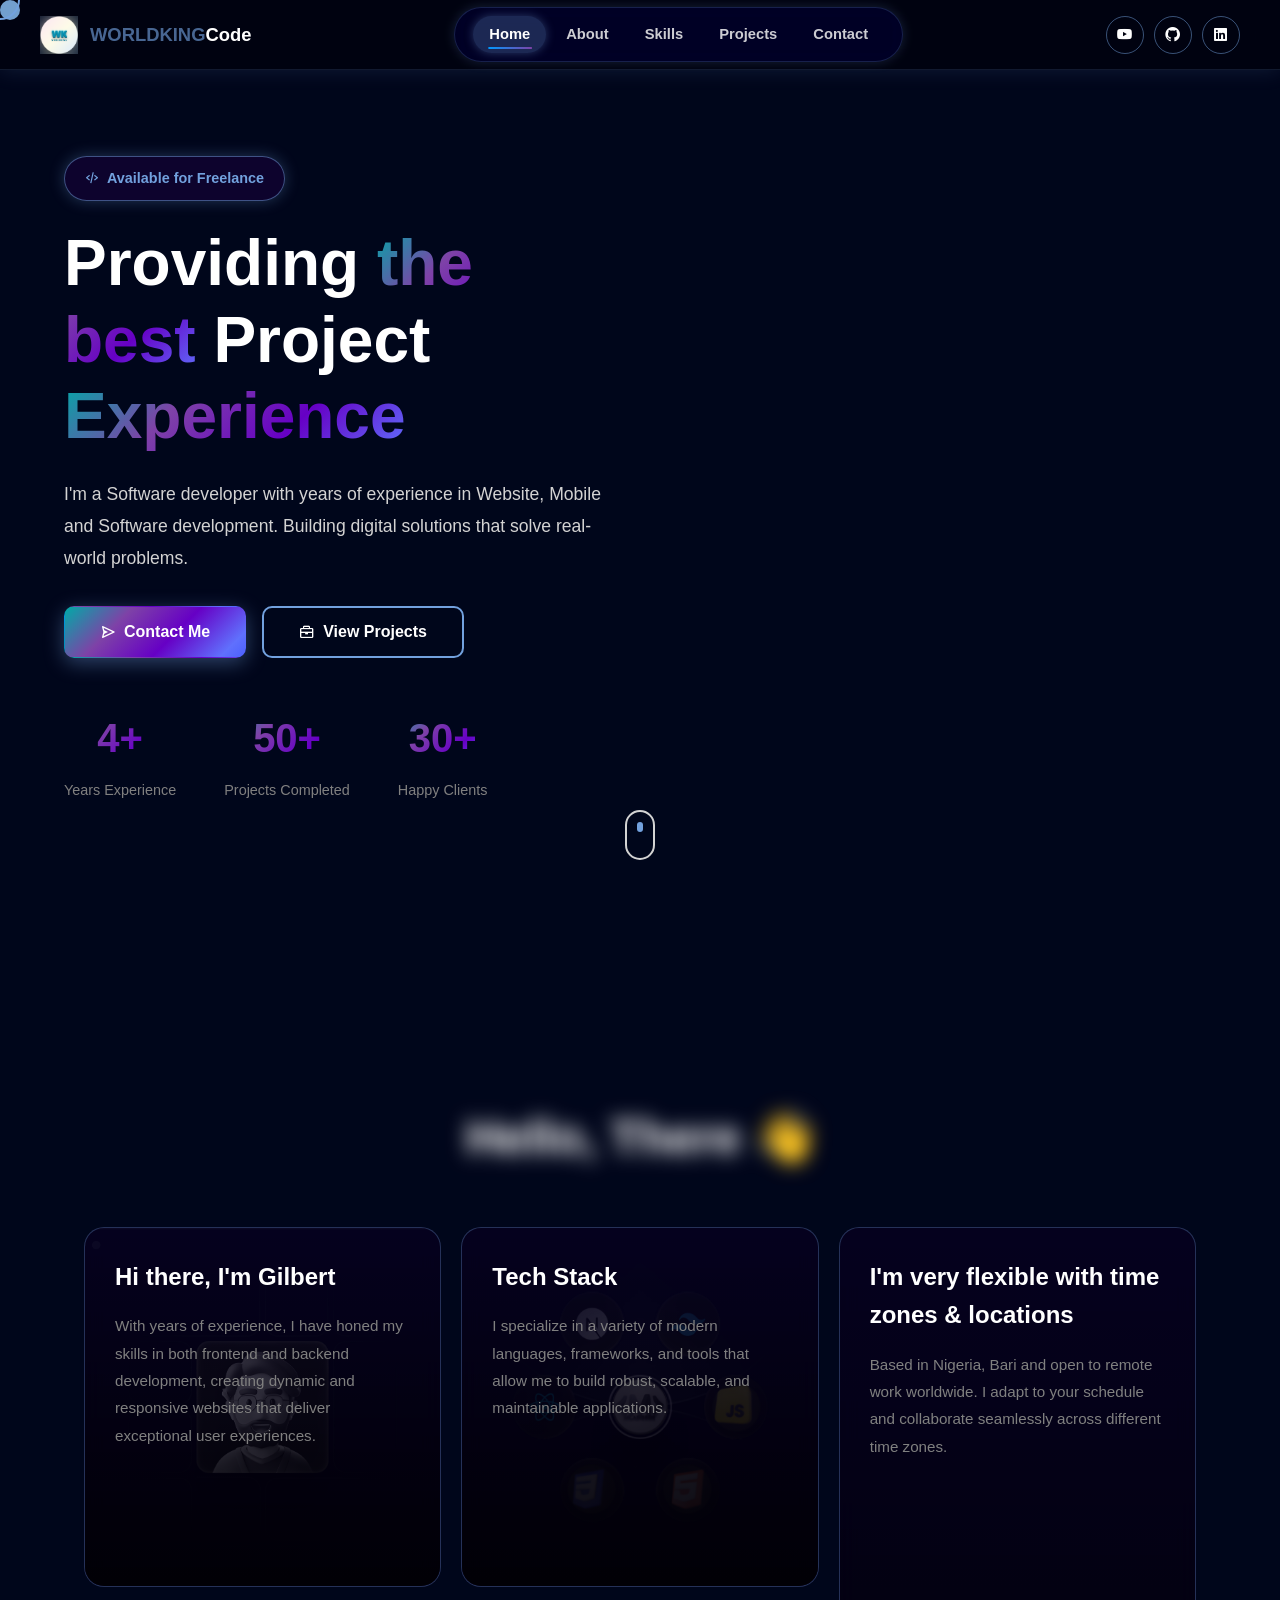
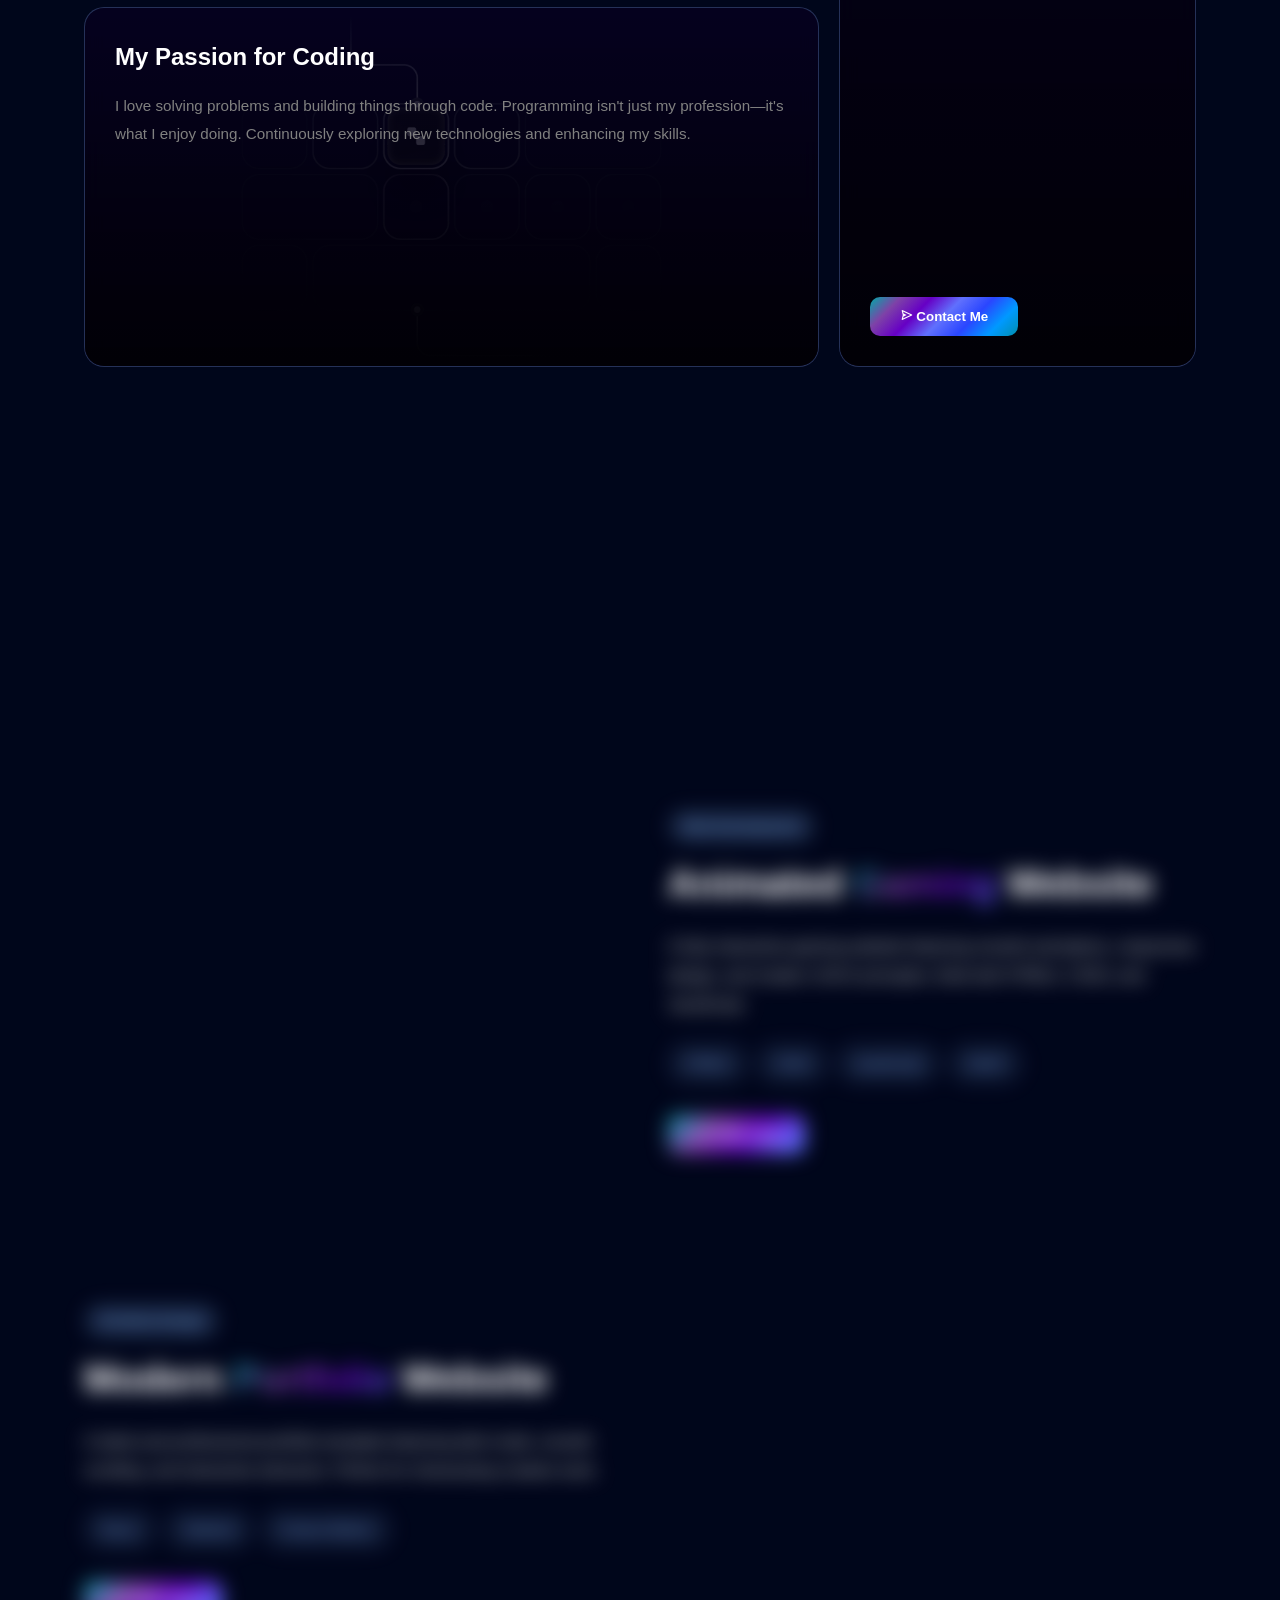
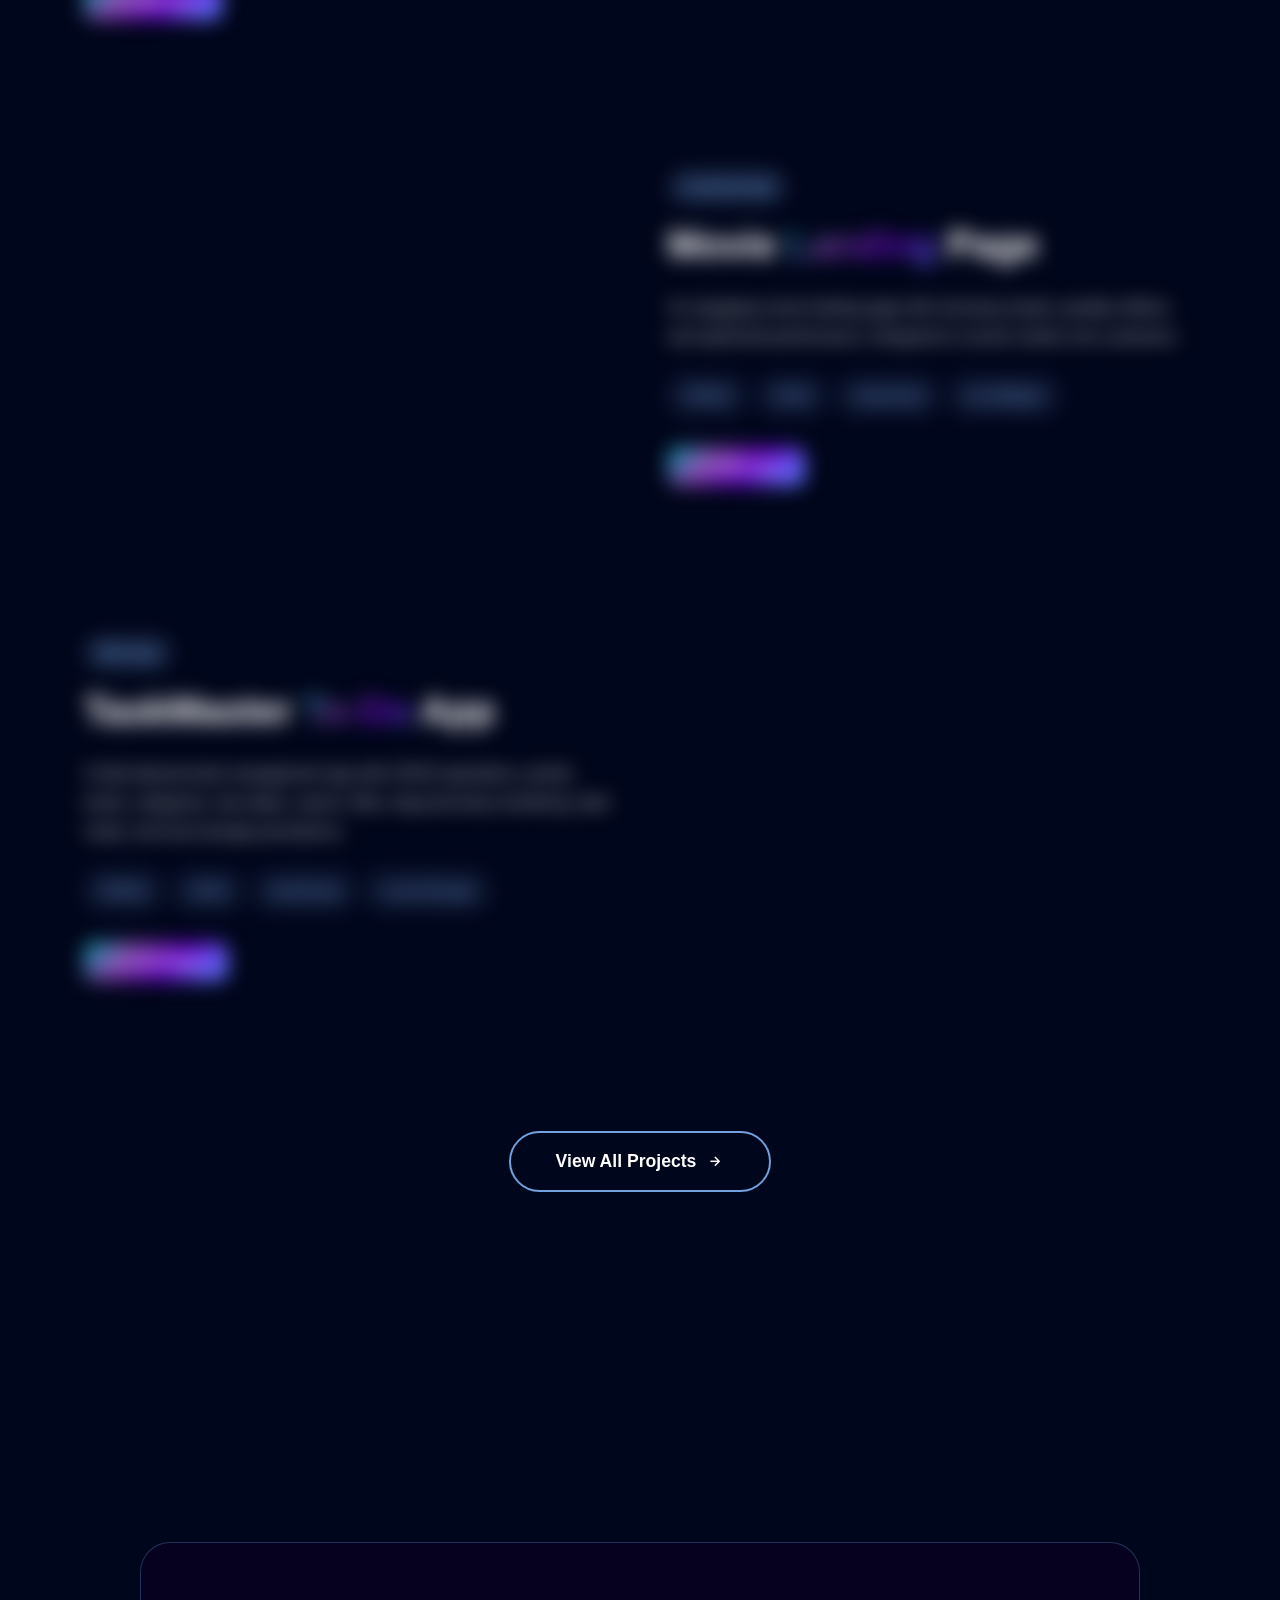
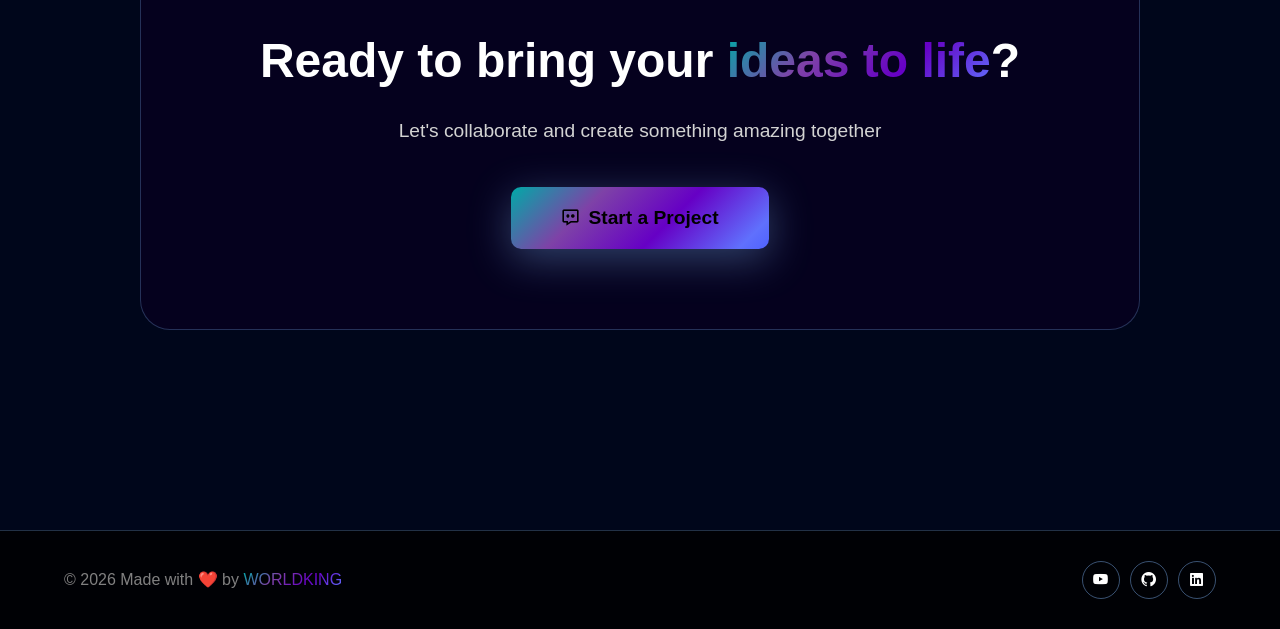
==== index.html @ 8b5515f2 "Initial commit" ====
<!DOCTYPE html>
<html lang="en">
<head>
    <meta charset="UTF-8">
    <meta name="viewport" content="width=device-width, initial-scale=1.0">
    <meta name="description" content="WORLDKING - Front-end Developer Portfolio | Expert in Website, Mobile and Software Development">
    <meta name="keywords" content="web developer, frontend developer, portfolio, HTML, CSS, JavaScript, React">
    <meta name="author" content="Gilbert - WORLDKING">
    
    <!-- Open Graph Meta Tags -->
    <meta property="og:title" content="WORLDKING - Developer Portfolio">
    <meta property="og:description" content="Providing the best Project Experience">
    <meta property="og:type" content="website">
    
    <title>WORLDKING | Developer Portfolio</title>
    
    <!-- Stylesheets -->
    <link rel="stylesheet" href="style.css">
    <link href='https://unpkg.com/boxicons@2.1.4/css/boxicons.min.css' rel='stylesheet'>
    <link rel="stylesheet" href="https://unpkg.com/aos@next/dist/aos.css" />
    
    <!-- Preload critical assets -->
    <link rel="preconnect" href="https://unpkg.com">
</head>
<body>
    <!-- Custom Cursor -->
    <div class="cursor"></div>
    <div class="cursor-follower"></div>

    <!-- Loading Screen -->
    <div class="loading-screen">
        <div class="loading-content">
            <div class="loading-logo">
                <div class="loading-circle"></div>
                <span class="gradient-text">WORLDKING</span>
            </div>
            <div class="loading-bar">
                <div class="loading-progress"></div>
            </div>
            <p class="loading-text">Initializing...</p>
        </div>
    </div>

    <div class="container">
        <!-- Background Video -->
        <video class="back-vid" autoplay loop muted playsinline preload="auto">
            <source src="videos/galaxy.mp4" type="video/mp4">
            Your browser does not support the video tag.
        </video>

        <!-- Navigation Header -->
        <header>
            <div class="left">
                <img src="images/logo3.png" alt="WORLDKING Logo" loading="lazy">
                <h2><span style="color: #72a1dea2;">WORLDKING</span>Code</h2>
            </div>

            <nav aria-label="Main Navigation">
                <ul class="nav-menu">
                    <li><a href="index.html" class="active" aria-current="page">Home</a></li>
                    <li><a href="about.html">About</a></li>
                    <li><a href="skills.html">Skills</a></li>
                    <li><a href="projects.html">Projects</a></li>
                    <li><a href="contacts.html">Contact</a></li>
                </ul>
            </nav>

            <div class="box-icons" aria-label="Social Media Links">
                <a href="https://youtube.com" target="_blank" rel="noopener noreferrer" aria-label="YouTube">
                    <i class='bx bxl-youtube'></i>
                </a>
                <a href="https://github.com" target="_blank" rel="noopener noreferrer" aria-label="GitHub">
                    <i class='bx bxl-github'></i>
                </a>
                <a href="https://linkedin.com" target="_blank" rel="noopener noreferrer" aria-label="LinkedIn">
                    <i class='bx bxl-linkedin-square'></i>
                </a>
            </div>

            <button class="menu-icon" aria-label="Toggle Mobile Menu">
                <i class='bx bx-menu'></i>
            </button>
        </header>

        <!-- Mobile Sidebar -->
        <aside class="sidebar" aria-label="Mobile Navigation">
            <button class="close-icon" aria-label="Close Menu">
                <i class='bx bx-x'></i>
            </button>
            
            <nav>
                <ul>
                    <li><a href="index.html">Home</a></li>
                    <li><a href="about.html">About</a></li>
                    <li><a href="skills.html">Skills</a></li>
                    <li><a href="projects.html">Projects</a></li>
                    <li><a href="contacts.html">Contact</a></li>
                </ul>
            </nav>

            <div class="social-sidebar">
                <a href="https://youtube.com" target="_blank" rel="noopener noreferrer" aria-label="YouTube">
                    <i class='bx bxl-youtube'></i>
                </a>
                <a href="https://github.com" target="_blank" rel="noopener noreferrer" aria-label="GitHub">
                    <i class='bx bxl-github'></i>
                </a>
                <a href="https://linkedin.com" target="_blank" rel="noopener noreferrer" aria-label="LinkedIn">
                    <i class='bx bxl-linkedin-square'></i>
                </a>
            </div>
        </aside>

        <!-- Blackhole Background Effect -->
        <div class="blackhole-box" data-aos="fade-down" data-aos-duration="2000">
            <video autoplay loop muted playsinline preload="auto">
                <source src="videos/blackhole.mp4" type="video/mp4">
            </video>
        </div>

        <!-- Hero Section -->
        <section class="hero" role="banner">
            <div class="hero-info autoBlur" data-aos="fade-right" data-aos-duration="1000">
                <div class="hero-badge" data-aos="fade-right" data-aos-duration="2000">
                    <i class='bx bx-code-alt'></i>
                    <span>Available for Freelance</span>
                </div>

                <h1 data-aos="fade-right" data-aos-duration="3000">
                    Providing <span class="gradient">the best</span> Project <span class="gradient">Experience</span>
                </h1>

                <p>I'm a Software developer with years of experience in Website, Mobile and Software development. 
                   Building digital solutions that solve real-world problems.</p>

                <div class="hero-buttons">
                    <button class="btn-primary" onclick="location.href='contacts.html'">
                        <i class='bx bx-send'></i> Contact Me
                    </button>
                    <button class="btn-secondary" onclick="location.href='projects.html'">
                        <i class='bx bx-briefcase'></i> View Projects
                    </button>
                </div>

                <div class="hero-stats">
                    <div class="stat-item">
                        <h3 class="gradient">4+</h3>
                        <p>Years Experience</p>
                    </div>
                    <div class="stat-item">
                        <h3 class="gradient">50+</h3>
                        <p>Projects Completed</p>
                    </div>
                    <div class="stat-item">
                        <h3 class="gradient">30+</h3>
                        <p>Happy Clients</p>
                    </div>
                </div>
            </div>
            
            <div class="skills-video-box">
                <video class="skills-video autoBlur" autoplay loop muted playsinline preload="auto">
                    <source src="videos/hero-video.mp4" type="video/mp4">
                </video>
            </div>
        
            <a href="#info" class="scroll-down" aria-label="Scroll Down">
                <span></span>
            </a>
        </section>

        <!-- Info Section -->
        <section id="info" class="info-section">
            <h2 class="section-title autoDisplay">
                Hello, There <span class="wave-emoji">👋</span>
            </h2>
            
            <div class="info-cards">
                <article class="card" data-aos="fade-up" data-aos-duration="800">
                    <div class="card-content">
                        <h3>Hi there, I'm Gilbert</h3>
                        <p>With years of experience, I have honed my skills in both frontend and backend development, 
                           creating dynamic and responsive websites that deliver exceptional user experiences.</p>
                    </div>
                    <img src="images/grid1.png" alt="Development Illustration" loading="lazy">
                    <div class="card-overlay"></div>
                </article>

                <article class="card" data-aos="fade-up" data-aos-duration="900">
                    <div class="card-content">
                        <h3>Tech Stack</h3>
                        <p>I specialize in a variety of modern languages, frameworks, and tools that allow me to 
                           build robust, scalable, and maintainable applications.</p>
                    </div>
                    <img src="images/grid2.png" alt="Tech Stack Illustration" loading="lazy">
                    <div class="card-overlay"></div>
                </article>

                <article class="card card-large" data-aos="fade-up" data-aos-duration="1000">
                    <div class="card-content">
                        <h3>I'm very flexible with time zones & locations</h3>
                        <p>Based in Nigeria, Bari and open to remote work worldwide. I adapt to your schedule 
                           and collaborate seamlessly across different time zones.</p>
                    </div>
                    <video autoplay loop muted playsinline loading="lazy">
                        <source src="videos/glob.mp4" type="video/mp4">
                    </video>
                    <button class="btn-card" onclick="location.href='contacts.html'">
                        <i class='bx bx-send'></i> Contact Me
                    </button>
                    <div class="card-overlay"></div>
                </article>

                <article class="card card-wide" data-aos="fade-up" data-aos-duration="1100">
                    <div class="card-content">
                        <h3>My Passion for Coding</h3>
                        <p>I love solving problems and building things through code. Programming isn't just my profession—it's 
                           what I enjoy doing. Continuously exploring new technologies and enhancing my skills.</p>
                    </div>
                    <img src="images/grid4.png" alt="Coding Passion Illustration" loading="lazy">
                    <div class="card-overlay"></div>
                </article>
            </div>
        </section>

        <!-- Featured Projects Section -->
        <section class="my-project">
            <h2 class="section-title autoDisplay">
                Featured Projects <span class="gradient">👨‍💻</span>
            </h2>
            
            <div class="project-card" data-aos="fade-up" data-aos-duration="800">
                <div class="project-vidbox autoBlur">
                    <video loop class="project-video" data-video-id="1">
                        <source src="videos/project1.mp4" type="video/mp4">
                    </video>
                    <div class="hover-sign"></div>
                    <div class="video-overlay"></div>
                </div>
                <div class="project-info fadein-left">
                    <div class="project-tag">Web Development</div>
                    <h3>Animated <span class="gradient">Gaming</span> Website</h3>
                    <p>A fully interactive gaming website featuring smooth animations, responsive design, 
                       and modern UI/UX principles. Built with HTML5, CSS3, and JavaScript.</p>
                    <div class="project-tech">
                        <span class="tech-badge">HTML5</span>
                        <span class="tech-badge">CSS3</span>
                        <span class="tech-badge">JavaScript</span>
                        <span class="tech-badge">GSAP</span>
                    </div>
                    <a href="#" target="_blank" rel="noopener noreferrer">
                        <button class="btn-project">
                            <i class='bx bx-link-external'></i> View Live
                        </button>
                    </a>
                </div>
            </div>

            <div class="project-card project-reverse" data-aos="fade-up" data-aos-duration="900">
                <div class="project-vidbox autoBlur">
                    <video loop class="project-video" data-video-id="2">
                        <source src="videos/project2.mp4" type="video/mp4">
                    </video>
                    <div class="video-overlay"></div>
                </div>
                <div class="project-info fadein-left">
                    <div class="project-tag">Portfolio Design</div>
                    <h3>Modern <span class="gradient">Portfolio</span> Website</h3>
                    <p>A sleek and professional portfolio template featuring dark mode, smooth scrolling, 
                       and interactive elements. Perfect for showcasing creative work.</p>
                    <div class="project-tech">
                        <span class="tech-badge">React</span>
                        <span class="tech-badge">Tailwind</span>
                        <span class="tech-badge">Framer Motion</span>
                    </div>
                    <a href="#" target="_blank" rel="noopener noreferrer">
                        <button class="btn-project">
                            <i class='bx bx-link-external'></i> View Live
                        </button>
                    </a>
                </div>
            </div>

            <div class="project-card" data-aos="fade-up" data-aos-duration="1000">
                <div class="project-vidbox autoBlur">
                    <video loop class="project-video" data-video-id="3">
                        <source src="videos/project3.mp4" type="video/mp4">
                    </video>
                    <div class="video-overlay"></div>
                </div>
                <div class="project-info fadein-left">
                    <div class="project-tag">Landing Page</div>
                    <h3>Movie <span class="gradient">Landing</span> Page</h3>
                    <p>An engaging movie landing page with stunning visuals, parallax effects, 
                       and optimized performance. Designed to convert visitors into customers.</p>
                    <div class="project-tech">
                        <span class="tech-badge">HTML5</span>
                        <span class="tech-badge">CSS3</span>
                        <span class="tech-badge">JavaScript</span>
                        <span class="tech-badge">ScrollMagic</span>
                    </div>
                    <a href="#" target="_blank" rel="noopener noreferrer">
                        <button class="btn-project">
                            <i class='bx bx-link-external'></i> View Live
                        </button>
                    </a>
                </div>
            </div>

            <div class="project-card project-reverse" data-aos="fade-up" data-aos-duration="1000">
                <div class="project-vidbox autoBlur">
                    <video loop class="project-video">
                        <source src="videos/todo-app2.mp4" type="video/mp4">
                    </video>
                    <div class="video-overlay"></div>
                </div>
                <div class="project-info fadein-left">
                    <div class="project-tag">Web App</div>
                    <h3>TaskMaster <span class="gradient">To-Do</span> App</h3>
                    <p>A fully-featured task management app with CRUD operations, priority levels, categories,
                       due dates, search, filter, drag-and-drop reordering, dark mode, and local storage persistence.</p>
                    <div class="project-tech">
                        <span class="tech-badge">HTML5</span>
                        <span class="tech-badge">CSS3</span>
                        <span class="tech-badge">JavaScript</span>
                        <span class="tech-badge">Local Storage</span>
                    </div>
                    <a href="../../todo-app/index.html" target="_blank" rel="noopener noreferrer">
                        <button class="btn-project">
                            <i class='bx bx-link-external'></i> Live Demo
                        </button>
                    </a>
                </div>
            </div>

            <div class="view-all-projects" data-aos="fade-up">
                <a href="projects.html">
                    <button class="btn-view-all">
                        View All Projects <i class='bx bx-right-arrow-alt'></i>
                    </button>
                </a>
            </div>
        </section>

        <!-- CTA Section -->
        <section class="cta-section" data-aos="fade-up">
            <div class="cta-content">
                <h2>Ready to bring your <span class="gradient">ideas to life</span>?</h2>
                <p>Let's collaborate and create something amazing together</p>
                <button class="btn-cta" onclick="location.href='contacts.html'">
                    <i class='bx bx-message-dots'></i> Start a Project
                </button>
            </div>
        </section>

        <!-- Footer -->
        <footer class="footer">
            <div class="footer-content">
                <div class="footer-left">
                    <p>&copy; 2026 Made with <span class="heart">❤️</span> by <span class="gradient">WORLDKING</span></p>
                </div>
                <div class="box-icons footer-social">
                    <a href="https://youtube.com" target="_blank" rel="noopener noreferrer" aria-label="YouTube">
                        <i class='bx bxl-youtube'></i>
                    </a>
                    <a href="https://github.com" target="_blank" rel="noopener noreferrer" aria-label="GitHub">
                        <i class='bx bxl-github'></i>
                    </a>
                    <a href="https://linkedin.com" target="_blank" rel="noopener noreferrer" aria-label="LinkedIn">
                        <i class='bx bxl-linkedin-square'></i>
                    </a>
                </div>
            </div>
        </footer>

        <!-- Scroll to Top Button -->
        <button class="scroll-to-top" aria-label="Scroll to Top">
            <i class='bx bx-up-arrow-alt'></i>
        </button>
    </div>

    <!-- Scripts -->
    <script src="https://unpkg.com/aos@next/dist/aos.js"></script>
    <script src="app.js"></script>
</body>
</html>
---- style.css ----
/* ===============================================
   ENHANCED WORLDKING PORTFOLIO - CSS
   =============================================== */

/* CSS Variables */
:root {
    --primary-color: #72a1de;
    --primary-dark: #5a8bc7;
    --secondary-color: #6070fd;
    --accent-color: #0099ff;
    --gradient-1: linear-gradient(135deg, #00aaa7, #7e42a7, #6600c5, #6070fd, #2a46ff, #0099ff, #008ead);
    --bg-dark: #001f7c38;
    --bg-card: #080020b7;
    --text-primary: #ffffff;
    --text-secondary: lightgray;
    --text-muted: gray;
    --border-color: rgba(114, 161, 222, 0.3);
    --shadow-sm: 0 5px 15px rgba(0, 0, 0, 0.2);
    --shadow-md: 0 10px 30px rgba(0, 0, 0, 0.3);
    --shadow-lg: 0 20px 60px rgba(0, 0, 0, 0.4);
    --shadow-glow: 0 0 15px rgba(114, 161, 222, 0.6);
    --transition-fast: 0.2s ease;
    --transition-normal: 0.3s ease;
    --transition-slow: 0.5s ease;
}

/* Reset & Base Styles */
*, *::before, *::after {
    margin: 0;
    padding: 0;
    box-sizing: border-box;
}

html {
    scroll-behavior: smooth;
    overflow-x: hidden;
}

body {
    font-family: 'Segoe UI', Tahoma, Geneva, Verdana, sans-serif;
    color: var(--text-secondary);
    background-color: #000;
    overflow-x: hidden;
    line-height: 1.6;
}

/* Selection */
::selection {
    background-color: var(--primary-color);
    color: white;
}

::-webkit-scrollbar {
    width: 10px;
}

::-webkit-scrollbar-track {
    background: #0a0a0a;
}

::-webkit-scrollbar-thumb {
    background: var(--primary-color);
}

::-webkit-scrollbar-thumb:hover {
    background: var(--primary-dark);
}

/* Custom Cursor */
.cursor,
.cursor-follower {
    width: 20px;
    height: 20px;
    border-radius: 50%;
    position: fixed;
    pointer-events: none;
    z-index: 9999;
    transition: transform 0.2s ease, opacity 0.3s ease;
    display: none;
}

.cursor {
    background: var(--primary-color);
    mix-blend-mode: difference;
}

.cursor-follower {
    width: 40px;
    height: 40px;
    border: 2px solid var(--primary-color);
    background: transparent;
    transition: transform 0.4s ease;
}

@media (hover: hover) {
    .cursor,
    .cursor-follower {
        display: block;
    }
}

.cursor.hover,
.cursor-follower.hover {
    transform: scale(1.5);
}

/* Loading Screen */
.loading-screen {
    position: fixed;
    inset: 0;
    background: #000;
    z-index: 10000;
    display: flex;


    align-items: center;
    justify-content: center;
    opacity: 1;
    transition: opacity 0.5s ease;
}

.loading-screen.hidden {
    opacity: 0;
    pointer-events: none;
}

.loading-content {
    text-align: center;
}

.loading-logo {
    font-size: 2rem;
    font-weight: bold;
    margin-bottom: 2rem;
    display: flex;
    flex-direction: column;
    align-items: center;
    gap: 1rem;
}

.loading-circle {
    width: 80px;
    height: 80px;
    border: 4px solid rgba(114, 161, 222, 0.2);
    border-top-color: var(--primary-color);
    border-radius: 50%;
    animation: spin 1s linear infinite;
}

@keyframes spin {
    to { transform: rotate(360deg); }
}

.loading-bar {
    width: 200px;
    height: 4px;
    background: rgba(114, 161, 222, 0.2);
    border-radius: 2px;
    overflow: hidden;
    margin: 0 auto 1rem;
}

.loading-progress {
    height: 100%;
    background: var(--gradient-1);
    background-size: 200% 100%;
    animation: loading 2s ease-in-out infinite;
}

@keyframes loading {
    0% { width: 0%; }
    50% { width: 70%; }
    100% { width: 100%; }
}

.loading-text {
    color: var(--text-muted);
    font-size: 0.9rem;
}

/* Container */
.container {
    position: relative;
    width: 100%;
    min-height: 100vh;
    display: flex;
    flex-direction: column;
    align-items: center;
    gap: 100px;
    background-color: var(--bg-dark);
}

/* Background Video */
.back-vid {
    position: fixed;
    right: 0;
    bottom: 0;
    min-width: 100%;
    min-height: 100%;
    z-index: -1;
    mix-blend-mode: overlay;
    object-fit: cover;
}

/* Header/Navigation */
header {
    display: flex;
    position: fixed;
    top: 0;
    left: 0;
    right: 0;
    align-items: center;
    justify-content: space-between;
    padding: 0 30px;
    height: 70px;
    background-color: rgba(255, 255, 255, 0.05);
    backdrop-filter: blur(10px);
    box-shadow: var(--shadow-glow);
    z-index: 999;
    transition: all var(--transition-normal);
}

header.scrolled {
    height: 60px;
    background-color: rgba(0, 0, 0, 0.8);
}

.left {
    display: flex;
    align-items: center;
    gap: 15px;
}

.left img {
    width: 40px;
    height: 40px;
    object-fit: contain;
    transition: transform var(--transition-normal);
}

.left img:hover {
    transform: rotate(360deg) scale(1.1);
}

.left h2 {
    font-size: 1.2rem;
    font-weight: 700;
    color: white;
}

/* Navigation Menu */
.nav-menu {
    display: flex;
    justify-content: center;
    align-items: center;
    gap: 2rem;
    padding: 12px 25px;
    border-radius: 50px;
    background-color: rgba(0, 0, 69, 0.4);
    backdrop-filter: blur(10px);
    box-shadow: 0 0 10px rgba(114, 161, 222, 0.4);
    list-style: none;
}

.nav-menu li a {
    text-decoration: none;
    color: white;
    font-weight: 600;
    font-size: 0.95rem;
    transition: all var(--transition-normal);
    position: relative;
    padding: 5px 10px;
}

.nav-menu li a::after {
    content: '';
    position: absolute;
    bottom: 0;
    left: 50%;
    transform: translateX(-50%);
    width: 0;
    height: 2px;
    background: var(--gradient-1);
    transition: width var(--transition-normal);
}

.nav-menu li a:hover::after,
.nav-menu li a.active::after {
    width: 100%;
}

.nav-menu li a:hover {
    color: var(--primary-color);
    text-shadow: var(--shadow-glow);
}

/* Social Icons */
.box-icons {
    display: flex;
    gap: 15px;
    align-items: center;
}

.box-icons a {
    display: flex;
    align-items: center;
    justify-content: center;
    font-size: 20px;
    width: 40px;
    height: 40px;
    border: 2px solid var(--primary-color);
    border-radius: 50%;
    color: white;
    cursor: pointer;
    transition: all var(--transition-normal);
}

.box-icons a:hover {
    background-color: var(--primary-color);
    color: black;
    box-shadow: var(--shadow-glow);
    transform: translateY(-3px) scale(1.05);
}

/* Mobile Menu Icon */
.menu-icon {
    font-size: 30px;
    color: white;
    cursor: pointer;
    display: none;
    background: none;
    border: none;
    transition: transform var(--transition-normal);
}

.menu-icon:hover {
    transform: scale(1.1);
    color: var(--primary-color);
}

/* Mobile Sidebar */
.sidebar {
    position: fixed;
    right: 0;
    top: 0;
    width: 0;
    height: 0;
    background-color: rgba(0, 0, 0, 0.95);
    backdrop-filter: blur(20px);
    z-index: 9999;
    box-shadow: var(--shadow-lg);
    opacity: 0;
    border-bottom-left-radius: 100%;
    overflow: hidden;
    transition: all 0.5s cubic-bezier(0.68, -0.55, 0.27, 1.55);
}

.sidebar.open-sidebar {
    width: 100%;
    height: 100%;
    opacity: 1;
    border-radius: 0;
}

.close-icon {
    font-size: 40px;
    color: white;
    padding: 20px;
    cursor: pointer;
    background: none;
    border: none;
    transition: all var(--transition-normal);
}

.close-icon:hover {
    color: var(--primary-color);
    transform: rotate(90deg);
}

.sidebar ul {
    padding: 40px 30px;
    list-style: none;
}

.sidebar ul li {
    margin-bottom: 30px;
    opacity: 0;
    transform: translateX(50px);
}

.sidebar.open-sidebar ul li {
    animation: slideInRight 0.5s forwards;
}

.sidebar.open-sidebar ul li:nth-child(1) { animation-delay: 0.1s; }
.sidebar.open-sidebar ul li:nth-child(2) { animation-delay: 0.2s; }
.sidebar.open-sidebar ul li:nth-child(3) { animation-delay: 0.3s; }
.sidebar.open-sidebar ul li:nth-child(4) { animation-delay: 0.4s; }
.sidebar.open-sidebar ul li:nth-child(5) { animation-delay: 0.5s; }

@keyframes slideInRight {
    to {
        opacity: 1;
        transform: translateX(0);
    }
}

.sidebar ul li a {
    text-decoration: none;
    color: white;
    font-size: 2rem;
    font-weight: 800;
    text-shadow: 0 0 20px rgba(114, 161, 222, 0.5);
    transition: all var(--transition-normal);
    display: inline-block;
}

.sidebar ul li a:hover {
    color: var(--primary-color);
    transform: translateX(10px);
}

.social-sidebar {
    padding: 20px 30px;
    display: flex;
    gap: 20px;
}

.social-sidebar a {
    font-size: 35px;
    color: white;
    transition: all var(--transition-normal);
}

.social-sidebar a:hover {
    color: var(--primary-color);
    transform: translateY(-5px) scale(1.1);
}

/* Blackhole Effect */
.blackhole-box {
    position: absolute;
    top: 0;
    width: 100%;
    display: flex;
    justify-content: center;
    z-index: -1;
    mix-blend-mode: lighten;
    pointer-events: none;
}

.blackhole-box video {
    width: 100%;
    margin-top: -23.5%;
}

/* Gradient Text Animation */
.gradient,
.gradient-text {
    background: var(--gradient-1);
    background-size: 200% 200%;
    background-clip: text;
    -webkit-background-clip: text;
    -webkit-text-fill-color: transparent;
    animation: gradient-flow 3s ease infinite;
}

@keyframes gradient-flow {
    0%, 100% { background-position: 0% 50%; }
    50% { background-position: 100% 50%; }
}

/* Hero Section */
.hero {
    position: relative;
    display: flex;
    width: 100%;
    min-height: 100vh;
    align-items: center;
    justify-content: space-between;
    padding: 120px 5% 60px;
    gap: 4rem;
}

.hero-info {
    flex: 1;
    max-width: 650px;
}

.hero-badge {
    display: inline-flex;
    align-items: center;
    gap: 8px;
    color: var(--primary-color);
    padding: 10px 20px;
    border-radius: 50px;
    border: 1px solid rgba(114, 161, 222, 0.5);
    background-color: rgba(34, 0, 73, 0.4);
    box-shadow: 0 0 15px rgba(114, 161, 222, 0.3);
    font-size: 0.9rem;
    font-weight: 600;
    margin-bottom: 1.5rem;
}

.hero-info h1 {
    font-size: clamp(2.5rem, 5vw, 4rem);
    font-weight: 800;
    line-height: 1.2;
    margin-bottom: 1.5rem;
    color: white;
}

.hero-info p {
    font-size: 1.1rem;
    line-height: 1.8;
    margin-bottom: 2rem;
    color: var(--text-secondary);
    max-width: 600px;
}

.hero-buttons {
    display: flex;
    gap: 1rem;
    margin-bottom: 3rem;
    flex-wrap: wrap;
}

.btn-primary,
.btn-secondary,
.btn-cta {
    padding: 15px 35px;
    border-radius: 10px;
    font-size: 1rem;
    font-weight: 600;
    cursor: pointer;
    transition: all var(--transition-normal);
    border: none;
    display: inline-flex;
    align-items: center;
    gap: 8px;
}

.btn-primary {
    background: var(--gradient-1);
    background-size: 200%;
    color: white;
    border: 1px solid transparent;
    box-shadow: 0 5px 20px rgba(114, 161, 222, 0.4);
}

.btn-primary:hover {
    transform: translateY(-3px);
    box-shadow: 0 8px 30px rgba(114, 161, 222, 0.6);
    background-position: right center;
}

.btn-secondary {
    background: transparent;
    color: white;
    border: 2px solid var(--primary-color);
}

.btn-secondary:hover {
    background: var(--primary-color);
    transform: translateY(-3px);
    box-shadow: 0 5px 20px rgba(114, 161, 222, 0.4);
}

/* Hero Stats */
.hero-stats {
    display: flex;
    gap: 3rem;
    margin-top: 3rem;
}

.stat-item {
    text-align: center;
}

.stat-item h3 {
    font-size: 2.5rem;
    font-weight: 800;
    margin-bottom: 0.5rem;
}

.stat-item p {
    font-size: 0.9rem;
    color: var(--text-muted);
    margin: 0;
}

/* Hero Video */
.skills-video-box {
    flex: 1;
    display: flex;
    justify-content: center;
    align-items: center;
}

.skills-video {
    max-width: 100%;
    height: auto;
    max-height: 600px;
    mix-blend-mode: lighten;
    border-radius: 20px;
}

/* Scroll Down Indicator */
.scroll-down {
    position: absolute;
    bottom: 40px;
    left: 50%;
    transform: translateX(-50%);
    width: 30px;
    height: 50px;
    border: 2px solid var(--text-secondary);
    border-radius: 50px;
    cursor: pointer;
    transition: all var(--transition-normal);
}

.scroll-down::before {
    content: '';
    position: absolute;
    top: 10px;
    left: 50%;
    transform: translateX(-50%);
    width: 6px;
    height: 10px;
    background: var(--primary-color);
    border-radius: 3px;
    animation: scroll-animation 2s ease-in-out infinite;
}

@keyframes scroll-animation {
    0%, 100% {
        opacity: 0;
        top: 10px;
    }
    50% {
        opacity: 1;
        top: 20px;
    }
}

.scroll-down:hover {
    border-color: var(--primary-color);
    box-shadow: var(--shadow-glow);
}

/* Section Title */
.section-title {
    font-size: clamp(2rem, 4vw, 3rem);
    font-weight: 800;
    text-align: center;
    margin-bottom: 1rem;
    color: white;
}

/* Info Section */
.info-section {
    width: 90%;
    max-width: 1400px;
    margin: 100px auto;
    padding: 0 20px;
}

.info-cards {
    display: grid;
    grid-template-columns: repeat(auto-fit, minmax(300px, 1fr));
    gap: 20px;
    margin-top: 50px;
}

/* Card Styles */
.card {
    position: relative;
    min-height: 40vh;
    padding: 30px;
    border-radius: 20px;
    border: 1px solid var(--border-color);
    background: var(--bg-card);
    backdrop-filter: blur(10px);
    overflow: hidden;
    transition: all var(--transition-slow);
}

.card:hover {
    transform: translateY(-10px);
    box-shadow: var(--shadow-lg);
    border-color: var(--primary-color);
}

.card-overlay {
    position: absolute;
    inset: 0;
    background: linear-gradient(180deg, transparent 0%, rgba(0, 0, 0, 0.8) 100%);
    z-index: 1;
}

.card-content {
    position: relative;
    z-index: 2;
}

.card-icon {
    font-size: 3rem;
    color: var(--primary-color);
    margin-bottom: 1rem;
}

.card h3 {
    font-size: 1.5rem;
    margin-bottom: 1rem;
    color: white;
}

.card p {
    color: var(--text-muted);
    line-height: 1.8;
    font-size: 0.95rem;
}

.card img,
.card video {
    position: absolute;
    top: 0;
    right: 0;
    width: 100%;
    height: 100%;
    object-fit: cover;
    z-index: 0;
    opacity: 0.3;
    transition: all var(--transition-slow);
}

.card:hover img,
.card:hover video {
    opacity: 0.5;
    transform: scale(1.1);
}

.card-large {
    grid-row: span 2;
    min-height: 80vh;
}

.card-wide {
    grid-column: span 2;
}

.btn-card {
    position: absolute;
    bottom: 30px;
    left: 30px;
    z-index: 3;
    padding: 12px 30px;
    background: var(--gradient-1);
    color: white;
    border: none;
    border-radius: 10px;
    cursor: pointer;
    font-weight: 600;
    transition: all var(--transition-normal);
}

.btn-card:hover {
    transform: translateY(-3px);
    box-shadow: 0 10px 25px rgba(114, 161, 222, 0.5);
}

/* Projects Section */
.my-project {
    width: 90%;
    max-width: 1400px;
    margin: 150px auto;
    padding: 0 20px;
}

.project-card {
    display: flex;
    align-items: center;
    gap: 5%;
    margin-bottom: 150px;
}

.project-reverse {
    flex-direction: row-reverse;
}

.project-vidbox {
    flex: 1;
    position: relative;
    border-radius: 20px;
    overflow: hidden;
    cursor: pointer;
}

.project-video {
    width: 100%;
    height: auto;
    display: block;
    border-radius: 20px;
    box-shadow: var(--shadow-md);
    transition: all var(--transition-slow);
}

.project-vidbox:hover .project-video {
    transform: scale(1.05);
    box-shadow: var(--shadow-lg);
}

.video-overlay {
    position: absolute;
    inset: 0;
    background: linear-gradient(45deg, rgba(114, 161, 222, 0.2), transparent);
    opacity: 0;
    transition: opacity var(--transition-normal);
}

.project-vidbox:hover .video-overlay {
    opacity: 1;
}

.project-placeholder {
    width: 100%;
    height: 400px;
    background: var(--gradient-1);
    display: flex;
    align-items: center;
    justify-content: center;
    font-size: 5rem;
    color: white;
    border-radius: 20px;
}

.hover-sign {
    position: absolute;
    top: 50%;
    left: 50%;
    transform: translate(-50%, -50%);
    font-size: 4rem;
    pointer-events: none;
    opacity: 0.5;
    animation: hover-pulse 2s ease-in-out infinite;
}

@keyframes hover-pulse {
    0%, 100% {
        transform: translate(-50%, -50%) scale(1);
    }
    50% {
        transform: translate(-50%, -50%) scale(1.2);
    }
}

.hover-sign.active {
    display: none;
}

/* Project Info */
.project-info {
    flex: 1;
}

.project-tag {
    display: inline-block;
    padding: 6px 15px;
    background: rgba(114, 161, 222, 0.2);
    color: var(--primary-color);
    border-radius: 20px;
    font-size: 0.85rem;
    font-weight: 600;
    margin-bottom: 1rem;
}

.project-meta {
    display: flex;
    justify-content: space-between;
    align-items: center;
    margin-bottom: 1rem;
}

.project-date {
    color: var(--text-muted);
    font-size: 0.9rem;
}

.project-info h3 {
    font-size: clamp(1.5rem, 3vw, 2.5rem);
    margin-bottom: 1.5rem;
    color: white;
    line-height: 1.3;
}

.project-info p {
    color: var(--text-secondary);
    line-height: 1.8;
    margin-bottom: 1.5rem;
}

.project-tech {
    display: flex;
    flex-wrap: wrap;
    gap: 10px;
    margin-bottom: 2rem;
}

.tech-badge {
    padding: 8px 16px;
    background: rgba(114, 161, 222, 0.1);
    border: 1px solid var(--border-color);
    color: var(--primary-color);
    border-radius: 20px;
    font-size: 0.85rem;
    font-weight: 600;
}

.project-links {
    display: flex;
    gap: 1rem;
    flex-wrap: wrap;
}

.btn-project {
    padding: 12px 28px;
    background: var(--gradient-1);
    background-size: 200%;
    color: white;
    border: none;
    border-radius: 10px;
    font-weight: 600;
    cursor: pointer;
    transition: all var(--transition-normal);
    display: inline-flex;
    align-items: center;
    gap: 8px;
}

.btn-project:hover {
    transform: translateY(-3px);
    box-shadow: 0 8px 25px rgba(114, 161, 222, 0.5);
    background-position: right center;
}

.btn-project.btn-secondary {
    background: transparent;
    border: 2px solid var(--primary-color);
}

.btn-project.btn-secondary:hover {
    background: var(--primary-color);
}

/* skills-box — replaced by .skills-brain-wrap (see bottom of file) */

/* Designer/coder h2 and p — handled by new rules at bottom of file */

.skill-badges {
    display: flex;
    flex-wrap: wrap;
    gap: 10px;
    margin-top: 1.5rem;
}

.skill-badge {
    padding: 8px 16px;
    background: var(--gradient-1);
    color: white;
    border-radius: 20px;
    font-size: 0.85rem;
    font-weight: 600;
}

/* old .slider rules — replaced by .slider-track / .slider-list (see bottom of file) */

/* old .slider hover/item rules replaced */

/* Contact Section */
.contact-section {
    width: 90%;
    max-width: 1400px;
    margin: 100px auto;
    display: grid;
    grid-template-columns: 1fr 1.5fr;
    gap: 4rem;
    padding: 0 20px;
}

.social-box,
.contact-box {
    padding: 40px;
    background: var(--bg-card);
    backdrop-filter: blur(10px);
    border-radius: 20px;
    border: 1px solid var(--border-color);
}

.social-box h2,
.contact-box h2 {
    font-size: 2rem;
    margin-bottom: 1.5rem;
    color: white;
}

.contact-intro,
.form-description {
    color: var(--text-secondary);
    margin-bottom: 2rem;
    line-height: 1.8;
}

.contact-methods {
    display: flex;
    flex-direction: column;
    gap: 20px;
    margin-bottom: 3rem;
}

.contact-method {
    display: flex;
    align-items: center;
    gap: 20px;
    padding: 20px;
    background: rgba(114, 161, 222, 0.05);
    border-radius: 15px;
    border: 1px solid var(--border-color);
    transition: all var(--transition-normal);
    text-decoration: none;
    color: inherit;
}

.contact-method:hover {
    background: rgba(114, 161, 222, 0.1);
    border-color: var(--primary-color);
    transform: translateX(10px);
}

.contact-icon-box {
    width: 60px;
    height: 60px;
    background: var(--gradient-1);
    border-radius: 15px;
    display: flex;
    align-items: center;
    justify-content: center;
    font-size: 1.8rem;
    color: white;
}

.contact-details h4 {
    font-size: 1.1rem;
    margin-bottom: 0.3rem;
    color: white;
}

.contact-details p {
    color: var(--text-muted);
    margin: 0;
}

/* Contact Form */
.contact-form-enhanced {
    display: flex;
    flex-direction: column;
    gap: 1.5rem;
}

.form-row {
    display: grid;
    grid-template-columns: 1fr 1fr;
    gap: 1.5rem;
}

.form-group {
    display: flex;
    flex-direction: column;
}

.form-group label {
    display: flex;
    align-items: center;
    gap: 8px;
    font-weight: 600;
    margin-bottom: 0.8rem;
    color: white;
    font-size: 0.95rem;
}

.form-group input,
.form-group textarea,
.form-group select {
    padding: 15px;
    background: rgba(255, 255, 255, 0.05);
    border: 2px solid var(--border-color);
    border-radius: 10px;
    color: white;
    font-size: 1rem;
    font-family: inherit;
    transition: all var(--transition-normal);
}

.form-group input:focus,
.form-group textarea:focus,
.form-group select:focus {
    outline: none;
    border-color: var(--primary-color);
    background: rgba(255, 255, 255, 0.08);
    box-shadow: 0 0 0 4px rgba(114, 161, 222, 0.1);
}

.form-group textarea {
    resize: vertical;
    min-height: 150px;
}

.form-group select {
    cursor: pointer;
}

.error-message {
    color: #ff4444;
    font-size: 0.85rem;
    margin-top: 0.5rem;
    display: none;
}

.form-group.error input,
.form-group.error textarea {
    border-color: #ff4444;
}

.form-group.error .error-message {
    display: block;
}

.char-count {
    align-self: flex-end;
    font-size: 0.85rem;
    color: var(--text-muted);
    margin-top: 0.5rem;
}

.btn-submit {
    padding: 18px 40px;
    background: var(--gradient-1);
    background-size: 200%;
    color: white;
    border: none;
    border-radius: 10px;
    font-size: 1.1rem;
    font-weight: 700;
    cursor: pointer;
    transition: all var(--transition-normal);
    display: flex;
    align-items: center;
    justify-content: center;
    gap: 10px;
    position: relative;
}

.btn-submit:hover:not(:disabled) {
    transform: translateY(-3px);
    box-shadow: 0 10px 30px rgba(114, 161, 222, 0.5);
    background-position: right center;
}

.btn-submit:disabled {
    opacity: 0.6;
    cursor: not-allowed;
}

.btn-loader {
    width: 20px;
    height: 20px;
    border: 3px solid rgba(255, 255, 255, 0.3);
    border-top-color: white;
    border-radius: 50%;
    animation: spin 0.8s linear infinite;
    display: none;
}

.btn-submit.loading .btn-loader {
    display: block;
}

.form-status {
    padding: 15px;
    border-radius: 10px;
    text-align: center;
    font-weight: 600;
    display: none;
}

.form-status.success {
    background: rgba(0, 255, 100, 0.1);
    border: 1px solid rgba(0, 255, 100, 0.3);
    color: #00ff64;
}

.form-status.error {
    background: rgba(255, 68, 68, 0.1);
    border: 1px solid rgba(255, 68, 68, 0.3);
    color: #ff4444;
}

.form-status.show {
    display: block;
}

/* CTA Section */
.cta-section {
    width: 90%;
    max-width: 1000px;
    margin: 100px auto;
    padding: 80px 40px;
    background: var(--bg-card);
    backdrop-filter: blur(10px);
    border-radius: 30px;
    border: 1px solid var(--border-color);
    text-align: center;
}

.cta-content h2 {
    font-size: clamp(2rem, 4vw, 3rem);
    margin-bottom: 1rem;
    color: white;
}

.cta-content p {
    font-size: 1.2rem;
    color: var(--text-secondary);
    margin-bottom: 2.5rem;
}

.btn-cta {
    background: var(--gradient-1);
    background-size: 200%;
    font-size: 1.2rem;
    padding: 20px 50px;
    box-shadow: 0 10px 40px rgba(114, 161, 222, 0.4);
}

.btn-cta:hover {
    transform: translateY(-5px);
    box-shadow: 0 15px 50px rgba(114, 161, 222, 0.6);
    background-position: right center;
}

/* Footer */
.footer {
    width: 100%;
    padding: 30px 5%;
    background: rgba(0, 0, 0, 0.8);
    backdrop-filter: blur(10px);
    border-top: 1px solid var(--border-color);
}

.footer-content {
    display: flex;
    justify-content: space-between;
    align-items: center;
    flex-wrap: wrap;
    gap: 1rem;
}

.footer-left p {
    color: var(--text-muted);
}

.heart {
    color: #ff4444;
    animation: heartbeat 1.5s ease-in-out infinite;
}

@keyframes heartbeat {
    0%, 100% { transform: scale(1); }
    50% { transform: scale(1.2); }
}

.footer-social {
    gap: 15px;
}

/* Scroll to Top Button */
.scroll-to-top {
    position: fixed;
    bottom: 30px;
    right: 30px;
    width: 50px;
    height: 50px;
    background: var(--gradient-1);
    border: none;
    border-radius: 50%;
    color: white;
    font-size: 1.5rem;
    cursor: pointer;
    box-shadow: var(--shadow-md);
    opacity: 0;
    transform: translateY(100px);
    transition: all var(--transition-normal);
    z-index: 998;
}

.scroll-to-top.show {
    opacity: 1;
    transform: translateY(0);
}

.scroll-to-top:hover {
    transform: translateY(-5px);
    box-shadow: var(--shadow-lg);
}

/* Animations — autoBlur/autoDisplay handled by JS IntersectionObserver in app.js */

/* autoDisplay — handled by JS IntersectionObserver */

/* fadein-left — handled by JS IntersectionObserver */

.wave-emoji {
    display: inline-block;
    animation: wave 2s ease-in-out infinite;
}

@keyframes wave {
    0%, 100% { transform: rotate(0deg); }
    10%, 30% { transform: rotate(14deg); }
    20% { transform: rotate(-8deg); }
    40% { transform: rotate(14deg); }
    50% { transform: rotate(0deg); }
}

/* Additional Page-Specific Styles */
.about-hero,
.skills-hero,
.projects-hero,
.contact-hero {
    min-height: 60vh;
    display: flex;
    flex-direction: column;
    align-items: center;
    justify-content: center;
    text-align: center;
    padding: 150px 5% 50px;
}

/* ===============================================
   Detailed Skills Page Styles
   =============================================== */
.detailed-skills {
    width: 90%;
    max-width: 1400px;
    margin: 100px auto;
    padding: 0 20px;
}

.skills-categories {
    display: grid;
    grid-template-columns: repeat(auto-fit, minmax(320px, 1fr));
    gap: 2rem;
    margin-top: 3rem;
}

.skill-category {
    padding: 35px;
    background: var(--bg-card);
    backdrop-filter: blur(10px);
    border-radius: 20px;
    border: 1px solid var(--border-color);
    transition: all var(--transition-normal);
}

.skill-category:hover {
    border-color: var(--primary-color);
    transform: translateY(-5px);
    box-shadow: var(--shadow-lg);
}

.category-header {
    display: flex;
    align-items: center;
    gap: 15px;
    margin-bottom: 2rem;
}

.category-header i {
    font-size: 2.5rem;
    color: var(--primary-color);
}

.category-header h3 {
    font-size: 1.5rem;
    color: white;
}

.skill-items {
    display: flex;
    flex-direction: column;
    gap: 1.5rem;
}

.skill-item {
    display: flex;
    flex-direction: column;
    gap: 8px;
}

.skill-info {
    display: flex;
    justify-content: space-between;
    align-items: center;
}

.skill-info span {
    color: var(--text-secondary);
    font-size: 0.95rem;
}

.skill-percentage {
    color: var(--primary-color) !important;
    font-weight: 700;
}

.skill-bar {
    width: 100%;
    height: 8px;
    background: rgba(255, 255, 255, 0.1);
    border-radius: 10px;
    overflow: hidden;
}

.skill-progress {
    height: 100%;
    width: 0;
    background: var(--gradient-1);
    border-radius: 10px;
    transition: width 1.5s ease;
}

/* ===============================================
   Values Section (About Page)
   =============================================== */
.values-section {
    width: 90%;
    max-width: 1400px;
    margin: 100px auto;
    padding: 0 20px;
}

.values-grid {
    display: grid;
    grid-template-columns: repeat(auto-fit, minmax(250px, 1fr));
    gap: 2rem;
    margin-top: 3rem;
}

.value-card {
    padding: 35px;
    background: var(--bg-card);
    backdrop-filter: blur(10px);
    border-radius: 20px;
    border: 1px solid var(--border-color);
    text-align: center;
    transition: all var(--transition-normal);
}

.value-card:hover {
    border-color: var(--primary-color);
    transform: translateY(-10px);
    box-shadow: var(--shadow-glow);
}

.value-icon {
    width: 70px;
    height: 70px;
    background: var(--gradient-1);
    border-radius: 50%;
    display: flex;
    align-items: center;
    justify-content: center;
    font-size: 2rem;
    color: white;
    margin: 0 auto 1.5rem;
}

.value-card h3 {
    font-size: 1.3rem;
    color: white;
    margin-bottom: 0.8rem;
}

.value-card p {
    color: var(--text-muted);
    line-height: 1.7;
    font-size: 0.95rem;
}

/* About Highlights */
.about-highlights {
    display: flex;
    flex-direction: column;
    gap: 1.5rem;
    margin: 2rem 0;
}

.highlight-item {
    display: flex;
    align-items: center;
    gap: 1rem;
    padding: 15px 20px;
    background: rgba(114, 161, 222, 0.05);
    border: 1px solid var(--border-color);
    border-radius: 12px;
    transition: all var(--transition-normal);
}

.highlight-item:hover {
    background: rgba(114, 161, 222, 0.1);
    border-color: var(--primary-color);
}

.highlight-item i {
    font-size: 1.8rem;
    color: var(--primary-color);
    flex-shrink: 0;
}

.highlight-item h4 {
    color: white;
    font-size: 0.9rem;
    margin-bottom: 3px;
}

.highlight-item p {
    color: var(--text-muted);
    font-size: 0.95rem;
    margin: 0;
}

/* ===============================================
   Projects Page – Hero & Filters
   =============================================== */
.projects-hero,
.skills-hero,
.contact-hero {
    gap: 1rem;
}

.projects-subtitle,
.skills-subtitle,
.contact-subtitle {
    font-size: 1.2rem;
    color: var(--text-secondary);
    text-align: center;
    max-width: 600px;
}

.project-filters {
    display: flex;
    gap: 1rem;
    flex-wrap: wrap;
    justify-content: center;
    margin-top: 2rem;
}

.filter-btn {
    padding: 10px 25px;
    background: transparent;
    border: 2px solid var(--border-color);
    border-radius: 50px;
    color: var(--text-secondary);
    font-weight: 600;
    cursor: pointer;
    transition: all var(--transition-normal);
    font-size: 0.95rem;
}

.filter-btn:hover,
.filter-btn.active {
    background: var(--primary-color);
    border-color: var(--primary-color);
    color: white;
    box-shadow: var(--shadow-glow);
    transform: translateY(-2px);
}

.projects-page .project-card {
    margin-bottom: 120px;
}

.view-all-projects {
    text-align: center;
    margin-top: 3rem;
}

.btn-view-all {
    padding: 18px 45px;
    background: transparent;
    border: 2px solid var(--primary-color);
    border-radius: 50px;
    color: white;
    font-size: 1.1rem;
    font-weight: 700;
    cursor: pointer;
    transition: all var(--transition-normal);
    display: inline-flex;
    align-items: center;
    gap: 10px;
}

.btn-view-all:hover {
    background: var(--primary-color);
    box-shadow: var(--shadow-glow);
    transform: translateY(-3px);
}

/* ===============================================
   Contact Page – Social & Location
   =============================================== */
.social-icons-large {
    margin-top: 2rem;
}

.social-icons-large h4 {
    color: white;
    margin-bottom: 1rem;
    font-size: 1rem;
}

.social-grid {
    display: flex;
    gap: 15px;
}

.social-grid a {
    width: 50px;
    height: 50px;
    background: rgba(114, 161, 222, 0.1);
    border: 1px solid var(--border-color);
    border-radius: 50%;
    display: flex;
    align-items: center;
    justify-content: center;
    font-size: 1.4rem;
    color: white;
    transition: all var(--transition-normal);
    text-decoration: none;
}

.social-grid a:hover {
    background: var(--gradient-1);
    border-color: transparent;
    transform: translateY(-5px);
    box-shadow: var(--shadow-glow);
}

.location-section {
    width: 90%;
    max-width: 1000px;
    margin: 50px auto 100px;
    text-align: center;
    padding: 0 20px;
}

.location-text {
    color: var(--text-secondary);
    margin: 1rem 0 2.5rem;
    font-size: 1.1rem;
}

.location-badges {
    display: flex;
    justify-content: center;
    flex-wrap: wrap;
    gap: 1.5rem;
}

.location-badge {
    display: flex;
    align-items: center;
    gap: 10px;
    padding: 15px 25px;
    background: var(--bg-card);
    border: 1px solid var(--border-color);
    border-radius: 50px;
    color: var(--text-secondary);
    font-size: 0.95rem;
    transition: all var(--transition-normal);
}

.location-badge:hover {
    border-color: var(--primary-color);
    color: white;
}

.location-badge i {
    color: var(--primary-color);
    font-size: 1.3rem;
}

.contact-footer-text {
    margin-top: 1.5rem;
    font-size: 0.9rem;
    color: var(--text-muted);
    line-height: 1.7;
    display: flex;
    gap: 8px;
    align-items: flex-start;
}

.contact-footer-text i {
    color: var(--primary-color);
    font-size: 1.1rem;
    flex-shrink: 0;
    margin-top: 2px;
}

/* ===============================================
   Responsive Design
   =============================================== */

/* Large Tablet / Small Desktop */
@media (max-width: 1200px) {
    .hero {
        flex-direction: column;
        text-align: center;
        min-height: auto;
        padding-top: 100px;
    }

    .hero-info {
        max-width: 100%;
    }

    .hero-buttons {
        justify-content: center;
    }

    .hero-stats {
        justify-content: center;
    }

    .skills-video-box {
        width: 100%;
        max-width: 500px;
    }

    .blackhole-box {
        display: none;
    }

    .contact-section {
        grid-template-columns: 1fr;
    }

    /* skills-box responsive handled by .skills-brain-wrap rules at bottom */
}

/* Tablet */
@media (max-width: 968px) {
    .nav-menu {
        display: none;
    }

    .menu-icon {
        display: block;
    }

    .box-icons {
        display: none;
    }

    header {
        padding: 0 20px;
    }

    .project-card,
    .project-reverse {
        flex-direction: column;
    }

    .info-cards {
        grid-template-columns: 1fr;
    }

    .card-wide {
        grid-column: span 1;
    }

    .form-row {
        grid-template-columns: 1fr;
    }

    .hero-stats {
        gap: 2rem;
    }
}

/* Mobile */
@media (max-width: 768px) {
    header {
        padding: 0 15px;
        height: 60px;
    }

    .left h2 {
        font-size: 1rem;
    }

    .section-title {
        font-size: 1.8rem;
    }

    .hero-info h1 {
        font-size: 2rem;
    }

    .cta-section {
        padding: 50px 25px;
    }

    .cta-content h2 {
        font-size: 1.8rem;
    }

    .btn-cta {
        font-size: 1rem;
        padding: 15px 35px;
    }

    .social-box,
    .contact-box {
        padding: 25px;
    }

    .my-project {
        width: 95%;
    }

    .skills-categories {
        grid-template-columns: 1fr;
    }

    .project-filters {
        gap: 0.6rem;
    }

    .filter-btn {
        padding: 8px 18px;
        font-size: 0.85rem;
    }

    .hero-stats {
        flex-wrap: wrap;
        gap: 1.5rem;
        justify-content: center;
    }

    .stat-item h3 {
        font-size: 2rem;
    }

    .location-badges {
        flex-direction: column;
        align-items: center;
    }

    .scroll-to-top {
        bottom: 20px;
        right: 20px;
        width: 45px;
        height: 45px;
    }
}

/* Small Mobile */
@media (max-width: 480px) {
    .hero-buttons {
        flex-direction: column;
        width: 100%;
    }

    .btn-primary,
    .btn-secondary {
        width: 100%;
        justify-content: center;
    }

    .project-links {
        flex-direction: column;
    }

    .btn-project {
        width: 100%;
        justify-content: center;
    }

    .values-grid {
        grid-template-columns: 1fr;
    }

    .sidebar ul li a {
        font-size: 1.5rem;
    }
}

/* ===============================================
   autoBlur / autoDisplay — JS-driven classes
   (replaces animation-timeline: view() which
    is unreliable and causes permanent blur)
   =============================================== */

/* Default: visible. JS adds .is-hidden before
   observing so elements start hidden then fade in. */
.autoBlur,
.autoDisplay,
.fadein-left {
    opacity: 1;
    filter: blur(0);
    transform: none;
    transition: opacity 0.7s ease, filter 0.7s ease, transform 0.7s ease;
}

/* State set by JS before the element enters view */
.autoBlur.is-hidden {
    opacity: 0;
    filter: blur(30px);
}

.autoDisplay.is-hidden {
    opacity: 0;
    filter: blur(10px);
    transform: translateY(-40px) scale(0.9);
}

.fadein-left.is-hidden {
    opacity: 0;
    filter: blur(10px);
    transform: translateX(-60px);
}

/* Visible state (added by JS when in viewport) */
.autoBlur.in-view,
.autoDisplay.in-view,
.fadein-left.in-view {
    opacity: 1;
    filter: blur(0);
    transform: none;
}

/* ===============================================
   NAVBAR — Full Override (clean, always visible)
   =============================================== */

header {
    display: flex;
    position: fixed;
    top: 0;
    left: 0;
    right: 0;
    align-items: center;
    justify-content: space-between;
    padding: 0 40px;
    height: 70px;
    background: rgba(0, 0, 10, 0.6);
    backdrop-filter: blur(16px);
    -webkit-backdrop-filter: blur(16px);
    border-bottom: 1px solid rgba(114, 161, 222, 0.15);
    box-shadow: 0 0 20px rgba(114, 161, 222, 0.15);
    z-index: 1000;
    transition: height 0.3s ease, background 0.3s ease;
}

header.scrolled {
    height: 58px;
    background: rgba(0, 0, 10, 0.92);
}

/* Logo left */
.left {
    display: flex;
    align-items: center;
    gap: 12px;
    flex-shrink: 0;
    text-decoration: none;
}

.left img {
    width: 38px;
    height: 38px;
    object-fit: contain;
    transition: transform 0.4s ease;
}

.left img:hover {
    transform: rotate(360deg) scale(1.1);
}

.left h2 {
    font-size: 1.15rem;
    font-weight: 700;
    color: white;
    white-space: nowrap;
}

/* Nav links pill */
.nav-menu {
    display: flex;
    align-items: center;
    gap: 0.25rem;
    padding: 8px 18px;
    border-radius: 50px;
    background: rgba(0, 0, 69, 0.45);
    backdrop-filter: blur(10px);
    border: 1px solid rgba(114, 161, 222, 0.2);
    box-shadow: 0 0 12px rgba(114, 161, 222, 0.2);
    list-style: none;
    margin: 0;
}

.nav-menu li a {
    display: block;
    padding: 7px 16px;
    border-radius: 30px;
    color: rgba(255, 255, 255, 0.8);
    font-size: 0.92rem;
    font-weight: 600;
    text-decoration: none;
    white-space: nowrap;
    transition: all 0.25s ease;
    position: relative;
}

.nav-menu li a:hover {
    color: white;
    background: rgba(114, 161, 222, 0.18);
}

.nav-menu li a.active {
    color: white;
    background: rgba(114, 161, 222, 0.25);
    box-shadow: 0 0 10px rgba(114, 161, 222, 0.35);
}

/* Underline indicator */
.nav-menu li a::after {
    content: '';
    position: absolute;
    bottom: 4px;
    left: 50%;
    transform: translateX(-50%);
    width: 0;
    height: 2px;
    border-radius: 2px;
    background: linear-gradient(90deg, #0099ff, #7e42a7);
    transition: width 0.3s ease;
}

.nav-menu li a:hover::after,
.nav-menu li a.active::after {
    width: 60%;
}

/* Social icons right */
.box-icons {
    display: flex;
    align-items: center;
    gap: 10px;
    flex-shrink: 0;
}

.box-icons a {
    display: flex;
    align-items: center;
    justify-content: center;
    width: 38px;
    height: 38px;
    border-radius: 50%;
    border: 1.5px solid rgba(114, 161, 222, 0.5);
    color: white;
    font-size: 1.1rem;
    text-decoration: none;
    transition: all 0.25s ease;
}

.box-icons a:hover {
    background: var(--primary-color);
    border-color: var(--primary-color);
    box-shadow: 0 0 14px rgba(114, 161, 222, 0.6);
    transform: translateY(-3px);
}

/* Hamburger button */
.menu-icon {
    display: none;
    background: none;
    border: 1.5px solid rgba(114, 161, 222, 0.5);
    border-radius: 8px;
    color: white;
    font-size: 1.4rem;
    padding: 6px 10px;
    cursor: pointer;
    line-height: 1;
    transition: all 0.25s ease;
}

.menu-icon:hover {
    background: rgba(114, 161, 222, 0.15);
    border-color: var(--primary-color);
    color: var(--primary-color);
}

/* ── Responsive navbar ── */
@media (max-width: 968px) {
    .nav-menu  { display: none; }
    .box-icons { display: none; }
    .menu-icon { display: block; }
    header { padding: 0 20px; }
}

@media (max-width: 480px) {
    .left h2 { display: none; }
}

/* ===============================================
   SKILLS SECTION — full rewrite
   =============================================== */

.skills-section {
    width: 100%;
    display: flex;
    flex-direction: column;
    align-items: center;
    gap: 80px;
    padding: 60px 0 0;
}

/* ── Brain + two cards row ── */
.skills-brain-wrap {
    width: 90%;
    max-width: 1400px;
    display: grid;
    grid-template-columns: 1fr auto 1fr;
    align-items: center;
    gap: 40px;
    padding: 0 20px;
}

.skills-image {
    width: 340px;
    height: 340px;
    object-fit: contain;
    mix-blend-mode: lighten;
    flex-shrink: 0;
    display: block;
}

/* The Designer and coder cards — normal flow, no absolute */
.Designer,
.coder {
    position: static;
    max-width: 100%;
    padding: 35px;
    background: var(--bg-card);
    backdrop-filter: blur(10px);
    border-radius: 20px;
    border: 1px solid var(--border-color);
    transition: all var(--transition-normal);
}

.Designer:hover,
.coder:hover {
    border-color: var(--primary-color);
    transform: translateY(-6px);
    box-shadow: var(--shadow-lg);
}

.Designer h2,
.coder h2 {
    font-size: 1.4rem;
    margin-bottom: 1rem;
    display: flex;
    align-items: center;
    gap: 10px;
}

.Designer p,
.coder p {
    line-height: 1.8;
    color: var(--text-secondary);
    font-size: 0.93rem;
}

/* ── Infinite-loop slider ── */
.slider-track {
    width: 100%;
    overflow: hidden;
    /* Fade edges so it looks truly infinite */
    -webkit-mask-image: linear-gradient(to right, transparent 0%, black 8%, black 92%, transparent 100%);
    mask-image:         linear-gradient(to right, transparent 0%, black 8%, black 92%, transparent 100%);
    padding: 10px 0;
}

.slider-list {
    display: flex;
    width: max-content;          /* shrink-wrap all items */
    animation: infiniteScroll 22s linear infinite;
}

/* Pause on hover */
.slider-track:hover .slider-list {
    animation-play-state: paused;
}

@keyframes infiniteScroll {
    0%   { transform: translateX(0); }
    100% { transform: translateX(-50%); }  /* slide exactly one full set */
}

.slider-item {
    width: 90px;
    height: 90px;
    flex-shrink: 0;
    padding: 10px;
    display: flex;
    align-items: center;
    justify-content: center;
    filter: grayscale(0.4) opacity(0.75);
    transition: filter 0.3s ease, transform 0.3s ease;
}

.slider-item:hover {
    filter: grayscale(0) opacity(1);
    transform: scale(1.2);
}

.slider-item img {
    width: 100%;
    height: 100%;
    object-fit: contain;
}

/* ── Responsive ── */
@media (max-width: 1100px) {
    .skills-brain-wrap {
        grid-template-columns: 1fr 1fr;
        grid-template-rows: auto auto;
    }

    .skills-image {
        grid-column: 1 / -1;
        justify-self: center;
        width: 260px;
        height: 260px;
    }
}

@media (max-width: 700px) {
    .skills-brain-wrap {
        grid-template-columns: 1fr;
    }

    .skills-image {
        width: 220px;
        height: 220px;
    }

    .slider-item {
        width: 70px;
        height: 70px;
    }
}

/* ── To-Do App project placeholder ── */
.todo-placeholder {
    background: linear-gradient(135deg, #4f46e5, #7c3aed, #a78bfa) !important;
    font-size: 6rem !important;
}
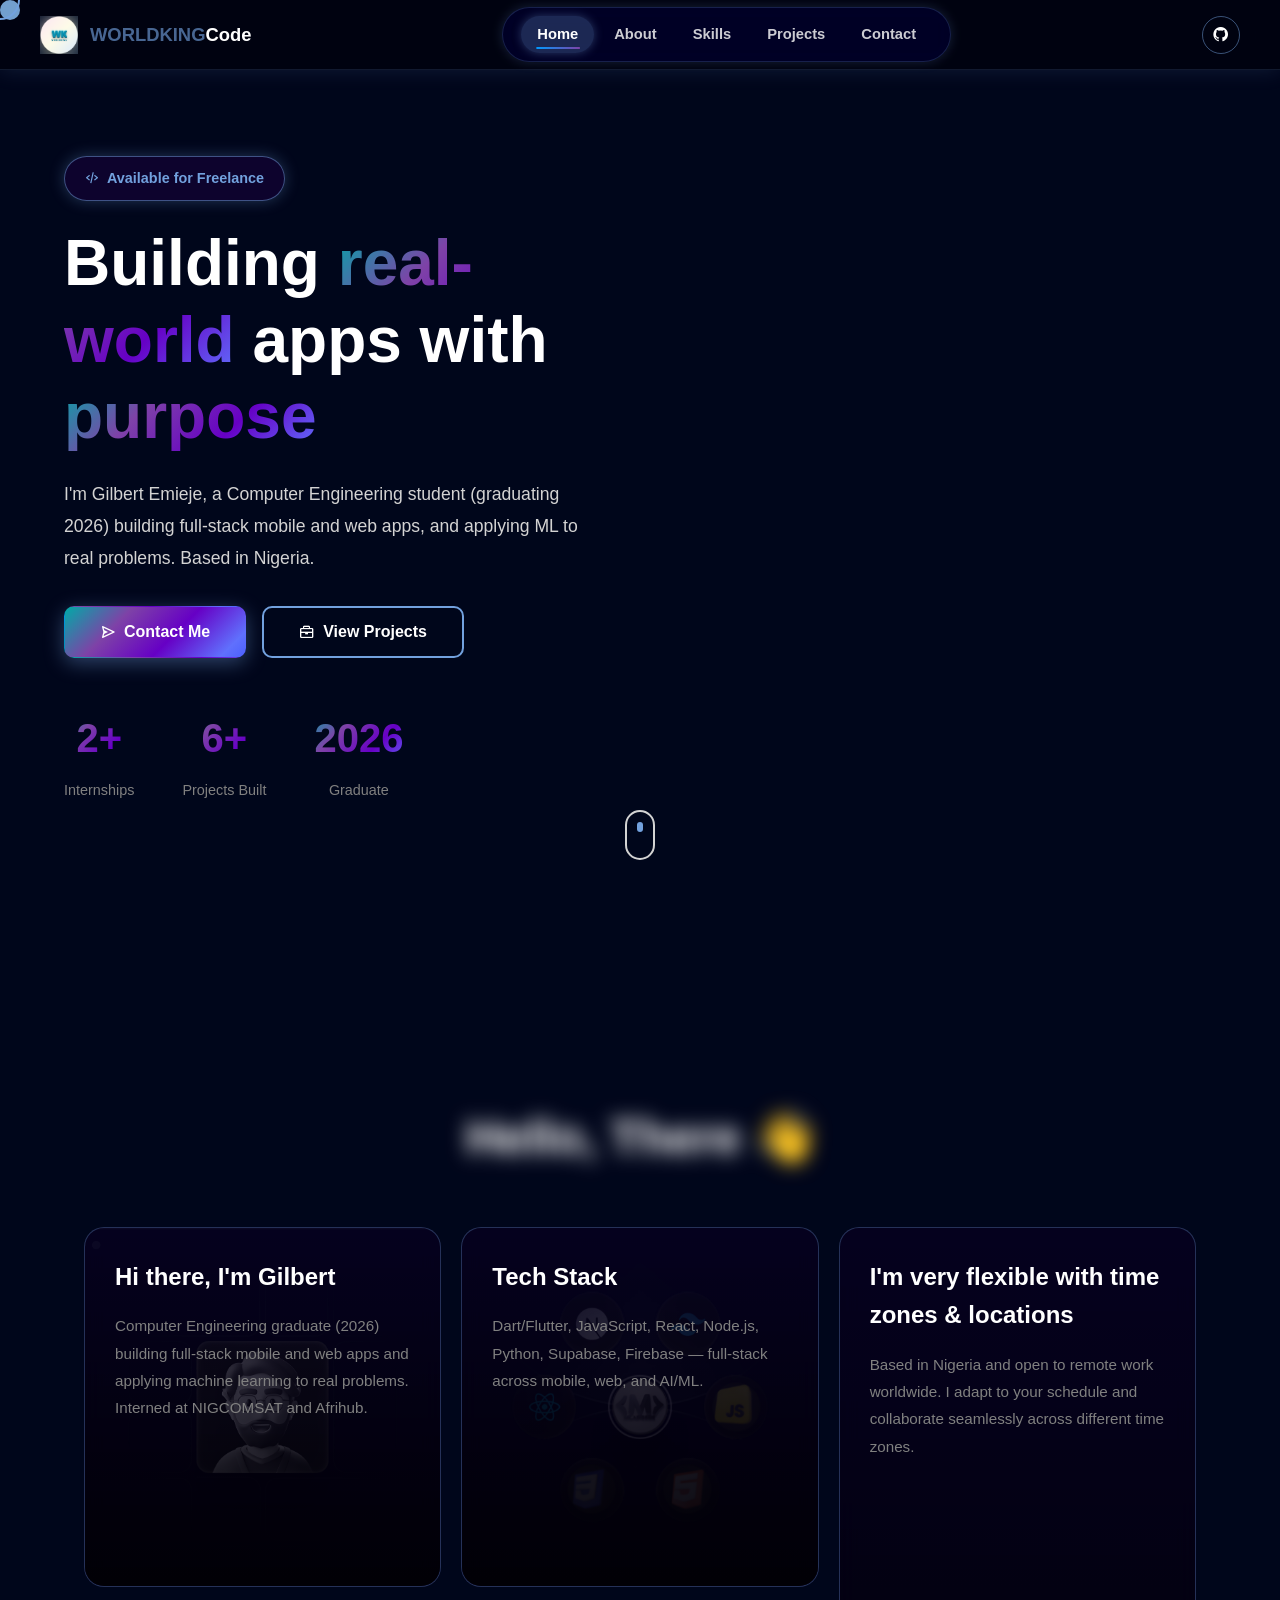
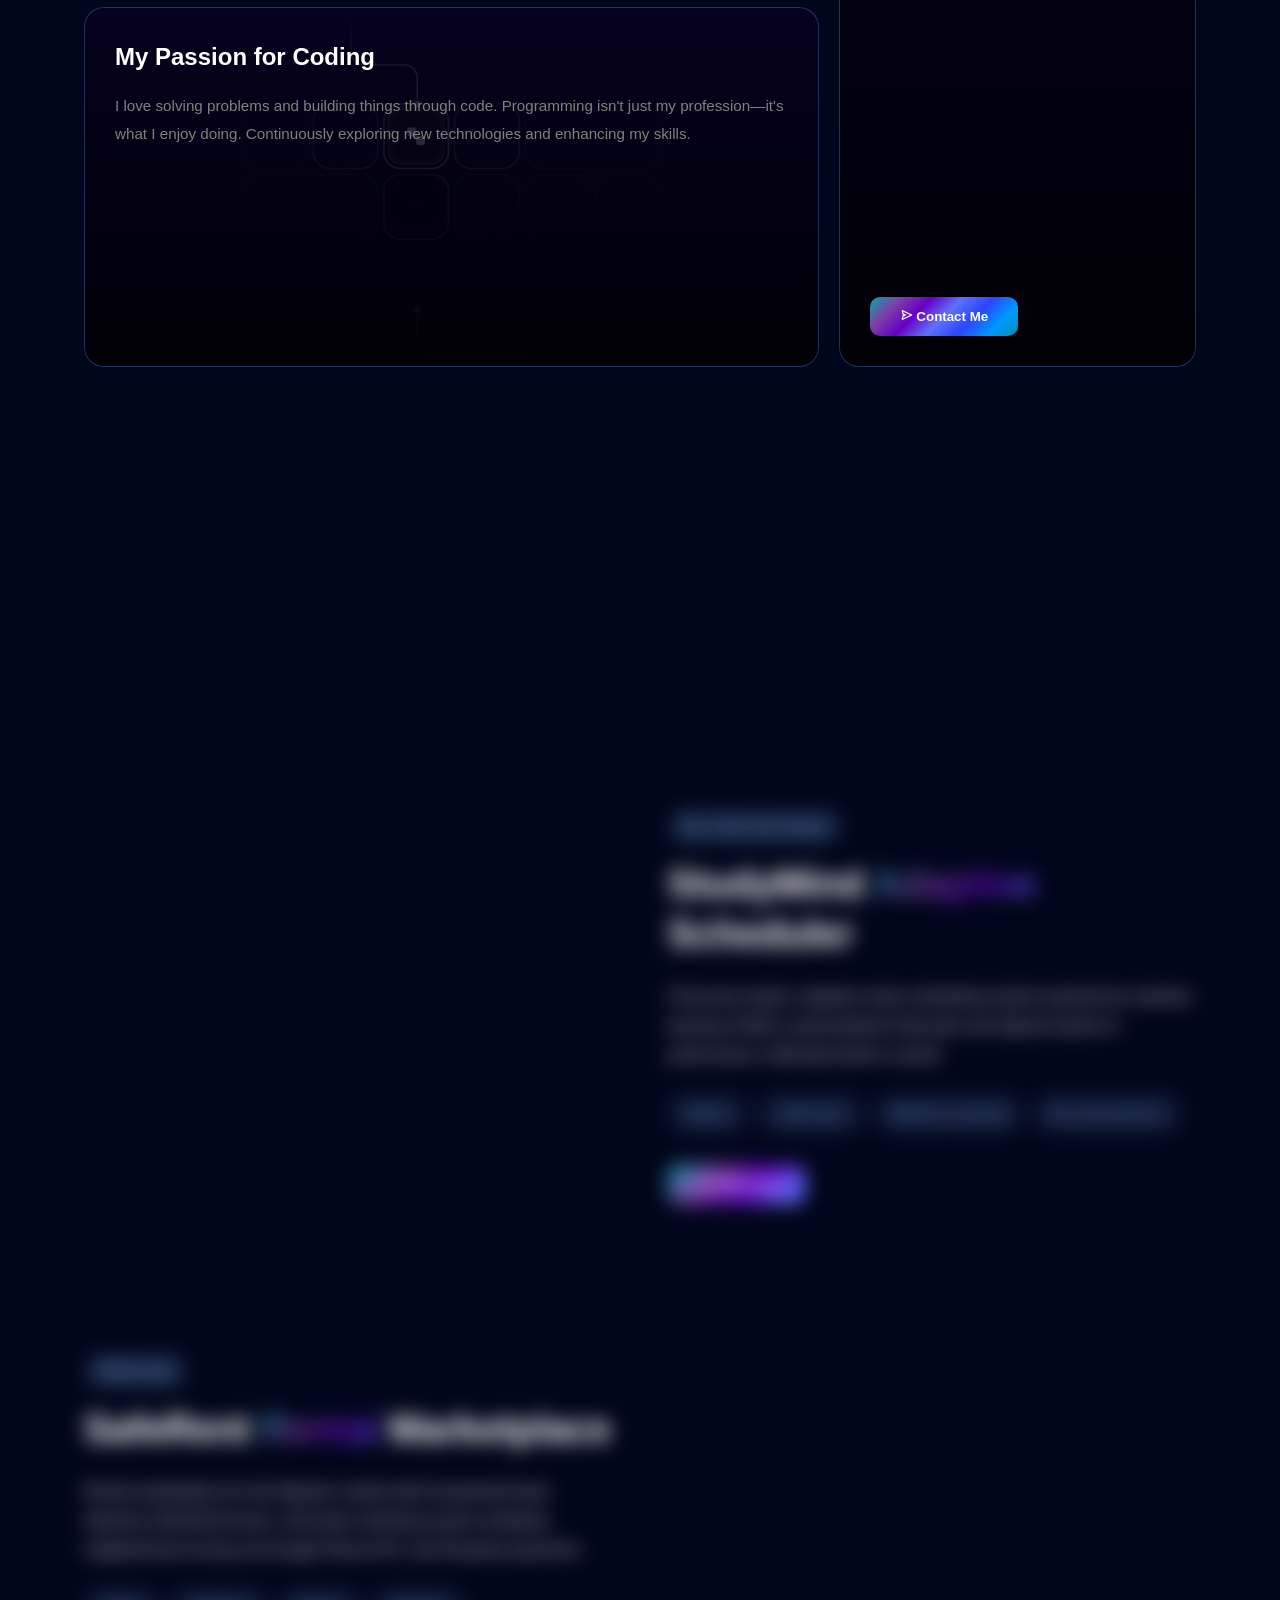
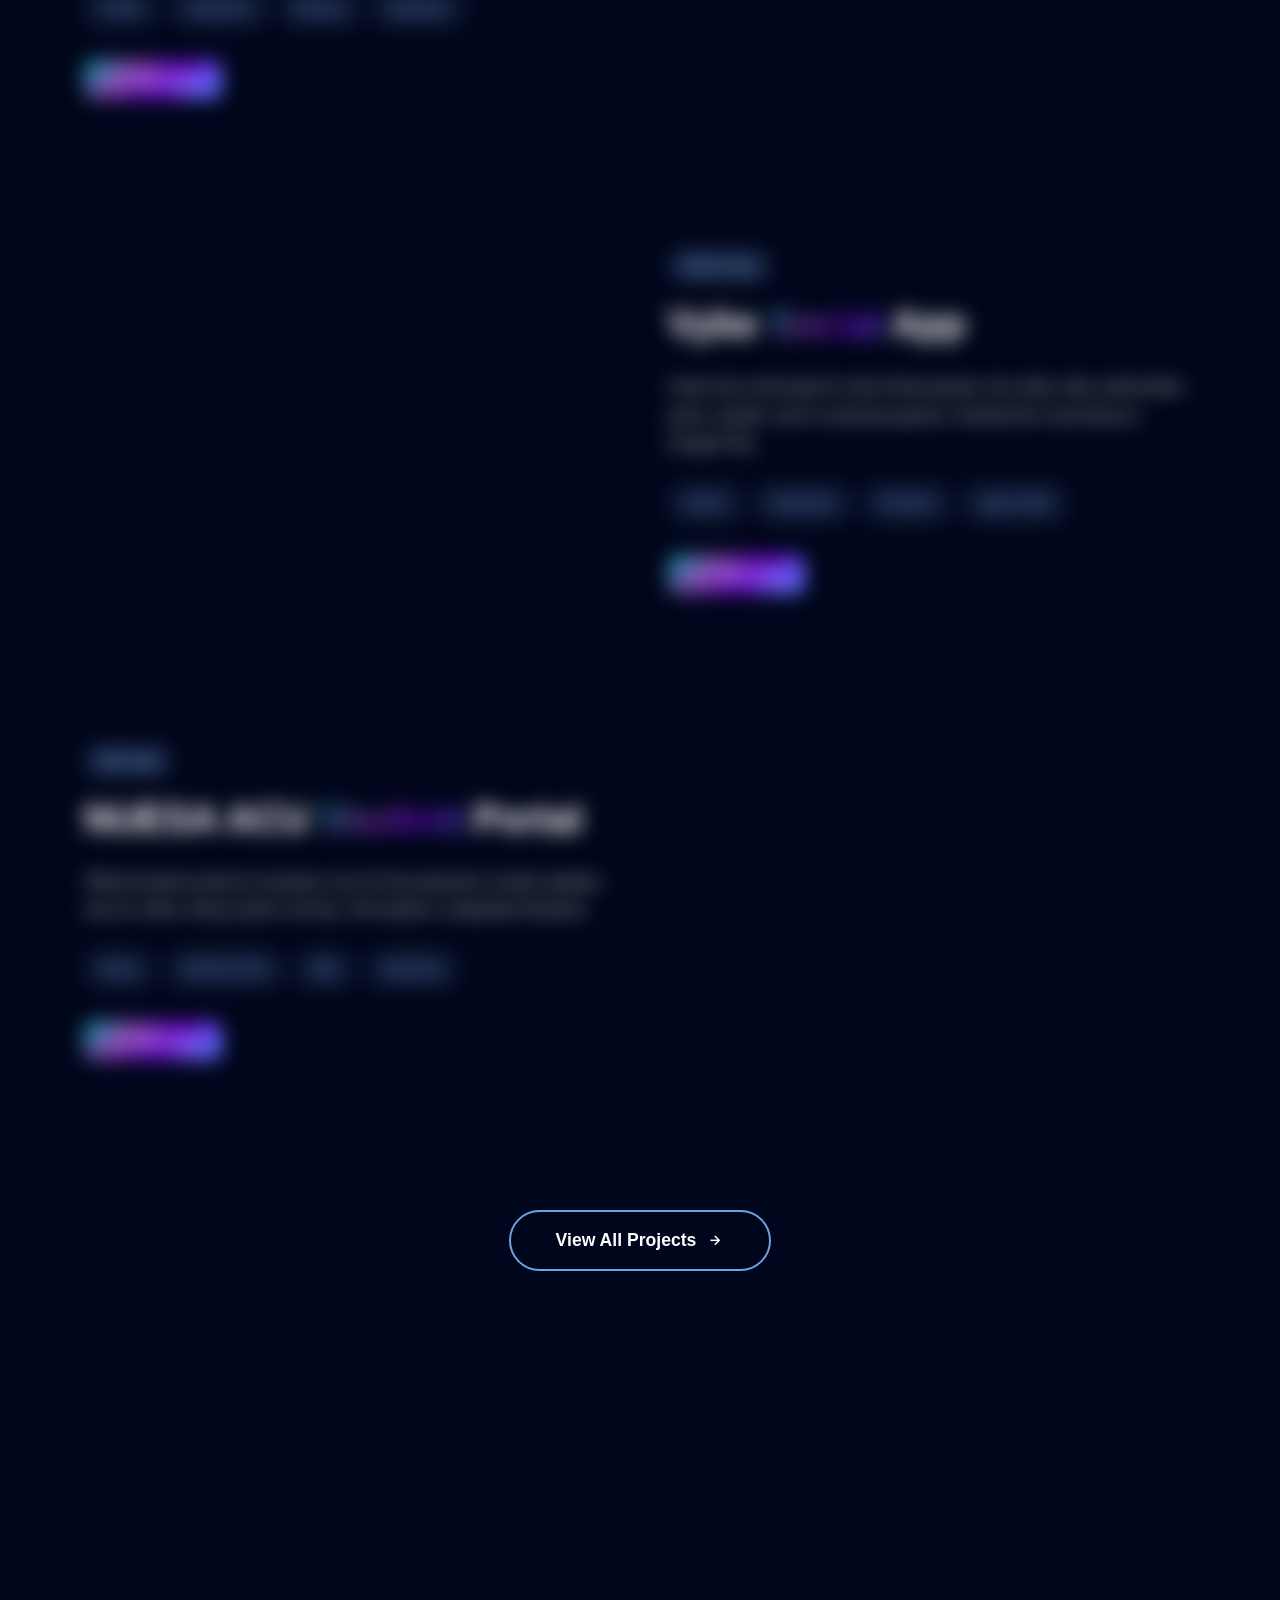
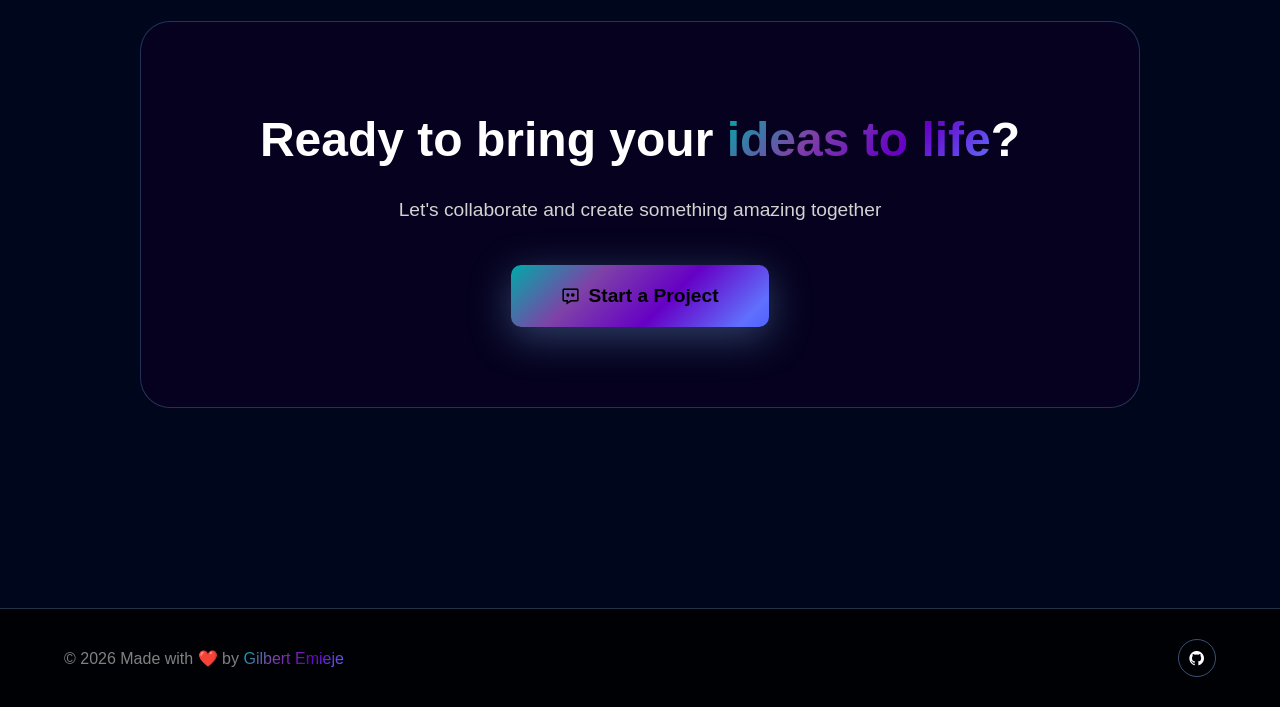
==== commit 26056dca: "feat: update all pages with Gilbert Emieje CV data" ====
--- a/index.html
+++ b/index.html
@@ -3,16 +3,16 @@
 <head>
     <meta charset="UTF-8">
     <meta name="viewport" content="width=device-width, initial-scale=1.0">
-    <meta name="description" content="WORLDKING - Front-end Developer Portfolio | Expert in Website, Mobile and Software Development">
-    <meta name="keywords" content="web developer, frontend developer, portfolio, HTML, CSS, JavaScript, React">
-    <meta name="author" content="Gilbert - WORLDKING">
+    <meta name="description" content="Gilbert Emieje - Computer Engineer & Software Developer | Mobile, Web, AI/ML">
+    <meta name="keywords" content="web developer, mobile developer, Flutter, Python, Supabase, AI/ML, React, Node.js, portfolio, Nigeria">
+    <meta name="author" content="Gilbert Emieje - WORLDKING">
     
     <!-- Open Graph Meta Tags -->
-    <meta property="og:title" content="WORLDKING - Developer Portfolio">
-    <meta property="og:description" content="Providing the best Project Experience">
+    <meta property="og:title" content="Gilbert Emieje | Developer Portfolio">
+    <meta property="og:description" content="Gilbert Emieje - Computer Engineer & Software Developer specialising in Mobile, Web, and AI/ML">
     <meta property="og:type" content="website">
     
-    <title>WORLDKING | Developer Portfolio</title>
+    <title>Gilbert Emieje | Developer Portfolio</title>
     
     <!-- Stylesheets -->
     <link rel="stylesheet" href="style.css">
@@ -66,14 +66,8 @@
             </nav>
 
             <div class="box-icons" aria-label="Social Media Links">
-                <a href="https://youtube.com" target="_blank" rel="noopener noreferrer" aria-label="YouTube">
-                    <i class='bx bxl-youtube'></i>
-                </a>
-                <a href="https://github.com" target="_blank" rel="noopener noreferrer" aria-label="GitHub">
+                <a href="https://github.com/Gilbert-sudo-png" target="_blank" rel="noopener noreferrer" aria-label="GitHub">
                     <i class='bx bxl-github'></i>
-                </a>
-                <a href="https://linkedin.com" target="_blank" rel="noopener noreferrer" aria-label="LinkedIn">
-                    <i class='bx bxl-linkedin-square'></i>
                 </a>
             </div>
 
@@ -99,14 +93,8 @@
             </nav>
 
             <div class="social-sidebar">
-                <a href="https://youtube.com" target="_blank" rel="noopener noreferrer" aria-label="YouTube">
-                    <i class='bx bxl-youtube'></i>
-                </a>
-                <a href="https://github.com" target="_blank" rel="noopener noreferrer" aria-label="GitHub">
+                <a href="https://github.com/Gilbert-sudo-png" target="_blank" rel="noopener noreferrer" aria-label="GitHub">
                     <i class='bx bxl-github'></i>
-                </a>
-                <a href="https://linkedin.com" target="_blank" rel="noopener noreferrer" aria-label="LinkedIn">
-                    <i class='bx bxl-linkedin-square'></i>
                 </a>
             </div>
         </aside>
@@ -127,11 +115,10 @@
                 </div>
 
                 <h1 data-aos="fade-right" data-aos-duration="3000">
-                    Providing <span class="gradient">the best</span> Project <span class="gradient">Experience</span>
+                    Building <span class="gradient">real-world</span> apps with <span class="gradient">purpose</span>
                 </h1>
 
-                <p>I'm a Software developer with years of experience in Website, Mobile and Software development. 
-                   Building digital solutions that solve real-world problems.</p>
+                <p>I'm Gilbert Emieje, a Computer Engineering student (graduating 2026) building full-stack mobile and web apps, and applying ML to real problems. Based in Nigeria.</p>
 
                 <div class="hero-buttons">
                     <button class="btn-primary" onclick="location.href='contacts.html'">
@@ -144,16 +131,16 @@
 
                 <div class="hero-stats">
                     <div class="stat-item">
-                        <h3 class="gradient">4+</h3>
-                        <p>Years Experience</p>
+                        <h3 class="gradient">2+</h3>
+                        <p>Internships</p>
                     </div>
                     <div class="stat-item">
-                        <h3 class="gradient">50+</h3>
-                        <p>Projects Completed</p>
+                        <h3 class="gradient">6+</h3>
+                        <p>Projects Built</p>
                     </div>
                     <div class="stat-item">
-                        <h3 class="gradient">30+</h3>
-                        <p>Happy Clients</p>
+                        <h3 class="gradient">2026</h3>
+                        <p>Graduate</p>
                     </div>
                 </div>
             </div>
@@ -179,8 +166,7 @@
                 <article class="card" data-aos="fade-up" data-aos-duration="800">
                     <div class="card-content">
                         <h3>Hi there, I'm Gilbert</h3>
-                        <p>With years of experience, I have honed my skills in both frontend and backend development, 
-                           creating dynamic and responsive websites that deliver exceptional user experiences.</p>
+                        <p>Computer Engineering graduate (2026) building full-stack mobile and web apps and applying machine learning to real problems. Interned at NIGCOMSAT and Afrihub.</p>
                     </div>
                     <img src="images/grid1.png" alt="Development Illustration" loading="lazy">
                     <div class="card-overlay"></div>
@@ -189,8 +175,7 @@
                 <article class="card" data-aos="fade-up" data-aos-duration="900">
                     <div class="card-content">
                         <h3>Tech Stack</h3>
-                        <p>I specialize in a variety of modern languages, frameworks, and tools that allow me to 
-                           build robust, scalable, and maintainable applications.</p>
+                        <p>Dart/Flutter, JavaScript, React, Node.js, Python, Supabase, Firebase — full-stack across mobile, web, and AI/ML.</p>
                     </div>
                     <img src="images/grid2.png" alt="Tech Stack Illustration" loading="lazy">
                     <div class="card-overlay"></div>
@@ -199,8 +184,7 @@
                 <article class="card card-large" data-aos="fade-up" data-aos-duration="1000">
                     <div class="card-content">
                         <h3>I'm very flexible with time zones & locations</h3>
-                        <p>Based in Nigeria, Bari and open to remote work worldwide. I adapt to your schedule 
-                           and collaborate seamlessly across different time zones.</p>
+                        <p>Based in Nigeria and open to remote work worldwide. I adapt to your schedule and collaborate seamlessly across different time zones.</p>
                     </div>
                     <video autoplay loop muted playsinline loading="lazy">
                         <source src="videos/glob.mp4" type="video/mp4">
@@ -238,15 +222,14 @@
                     <div class="video-overlay"></div>
                 </div>
                 <div class="project-info fadein-left">
-                    <div class="project-tag">Web Development</div>
-                    <h3>Animated <span class="gradient">Gaming</span> Website</h3>
-                    <p>A fully interactive gaming website featuring smooth animations, responsive design, 
-                       and modern UI/UX principles. Built with HTML5, CSS3, and JavaScript.</p>
+                    <div class="project-tag">ML / Final Year Project</div>
+                    <h3>StudyMind <span class="gradient">Adaptive</span> Scheduler</h3>
+                    <p>Final-year project: adaptive study scheduling system powered by machine learning. Builds a personalised study plan and adjusts based on performance, defended before a panel.</p>
                     <div class="project-tech">
-                        <span class="tech-badge">HTML5</span>
-                        <span class="tech-badge">CSS3</span>
-                        <span class="tech-badge">JavaScript</span>
-                        <span class="tech-badge">GSAP</span>
+                        <span class="tech-badge">Python</span>
+                        <span class="tech-badge">scikit-learn</span>
+                        <span class="tech-badge">Machine Learning</span>
+                        <span class="tech-badge">ML microservices</span>
                     </div>
                     <a href="#" target="_blank" rel="noopener noreferrer">
                         <button class="btn-project">
@@ -264,14 +247,14 @@
                     <div class="video-overlay"></div>
                 </div>
                 <div class="project-info fadein-left">
-                    <div class="project-tag">Portfolio Design</div>
-                    <h3>Modern <span class="gradient">Portfolio</span> Website</h3>
-                    <p>A sleek and professional portfolio template featuring dark mode, smooth scrolling, 
-                       and interactive elements. Perfect for showcasing creative work.</p>
+                    <div class="project-tag">Mobile App</div>
+                    <h3>SafeRent <span class="gradient">Rental</span> Marketplace</h3>
+                    <p>Rental marketplace for the Nigerian market with AI-powered fraud detection (RandomForest), roommate matching (cosine similarity), neighborhood scoring via Google Places API, and Paystack payments.</p>
                     <div class="project-tech">
-                        <span class="tech-badge">React</span>
-                        <span class="tech-badge">Tailwind</span>
-                        <span class="tech-badge">Framer Motion</span>
+                        <span class="tech-badge">Flutter</span>
+                        <span class="tech-badge">Supabase</span>
+                        <span class="tech-badge">Node.js</span>
+                        <span class="tech-badge">Paystack</span>
                     </div>
                     <a href="#" target="_blank" rel="noopener noreferrer">
                         <button class="btn-project">
@@ -289,15 +272,14 @@
                     <div class="video-overlay"></div>
                 </div>
                 <div class="project-info fadein-left">
-                    <div class="project-tag">Landing Page</div>
-                    <h3>Movie <span class="gradient">Landing</span> Page</h3>
-                    <p>An engaging movie landing page with stunning visuals, parallax effects, 
-                       and optimized performance. Designed to convert visitors into customers.</p>
+                    <div class="project-tag">Mobile App</div>
+                    <h3>Vybe <span class="gradient">Social</span> App</h3>
+                    <p>Invite-only social app for close friend groups: live video calls, photo/video posts, streaks, and in-call group games. Android-first, launching on Google Play.</p>
                     <div class="project-tech">
-                        <span class="tech-badge">HTML5</span>
-                        <span class="tech-badge">CSS3</span>
-                        <span class="tech-badge">JavaScript</span>
-                        <span class="tech-badge">ScrollMagic</span>
+                        <span class="tech-badge">Flutter</span>
+                        <span class="tech-badge">Supabase</span>
+                        <span class="tech-badge">Firebase</span>
+                        <span class="tech-badge">Agora SDK</span>
                     </div>
                     <a href="#" target="_blank" rel="noopener noreferrer">
                         <button class="btn-project">
@@ -316,18 +298,17 @@
                 </div>
                 <div class="project-info fadein-left">
                     <div class="project-tag">Web App</div>
-                    <h3>TaskMaster <span class="gradient">To-Do</span> App</h3>
-                    <p>A fully-featured task management app with CRUD operations, priority levels, categories,
-                       due dates, search, filter, drag-and-drop reordering, dark mode, and local storage persistence.</p>
+                    <h3>NUESA ACU <span class="gradient">Student</span> Portal</h3>
+                    <p>Official student portal at nuesaacu.com for fee payments, faculty updates, and an online voting system serving ~80 students. Integrated Paystack.</p>
                     <div class="project-tech">
-                        <span class="tech-badge">HTML5</span>
-                        <span class="tech-badge">CSS3</span>
-                        <span class="tech-badge">JavaScript</span>
-                        <span class="tech-badge">Local Storage</span>
-                    </div>
-                    <a href="../../todo-app/index.html" target="_blank" rel="noopener noreferrer">
+                        <span class="tech-badge">React</span>
+                        <span class="tech-badge">Tailwind CSS</span>
+                        <span class="tech-badge">SQL</span>
+                        <span class="tech-badge">Paystack</span>
+                    </div>
+                    <a href="https://nuesaacu.com" target="_blank" rel="noopener noreferrer">
                         <button class="btn-project">
-                            <i class='bx bx-link-external'></i> Live Demo
+                            <i class='bx bx-link-external'></i> View Live
                         </button>
                     </a>
                 </div>
@@ -357,17 +338,11 @@
         <footer class="footer">
             <div class="footer-content">
                 <div class="footer-left">
-                    <p>&copy; 2026 Made with <span class="heart">❤️</span> by <span class="gradient">WORLDKING</span></p>
+                    <p>&copy; 2026 Made with <span class="heart">❤️</span> by <span class="gradient">Gilbert Emieje</span></p>
                 </div>
                 <div class="box-icons footer-social">
-                    <a href="https://youtube.com" target="_blank" rel="noopener noreferrer" aria-label="YouTube">
-                        <i class='bx bxl-youtube'></i>
-                    </a>
-                    <a href="https://github.com" target="_blank" rel="noopener noreferrer" aria-label="GitHub">
+                    <a href="https://github.com/Gilbert-sudo-png" target="_blank" rel="noopener noreferrer" aria-label="GitHub">
                         <i class='bx bxl-github'></i>
-                    </a>
-                    <a href="https://linkedin.com" target="_blank" rel="noopener noreferrer" aria-label="LinkedIn">
-                        <i class='bx bxl-linkedin-square'></i>
                     </a>
                 </div>
             </div>
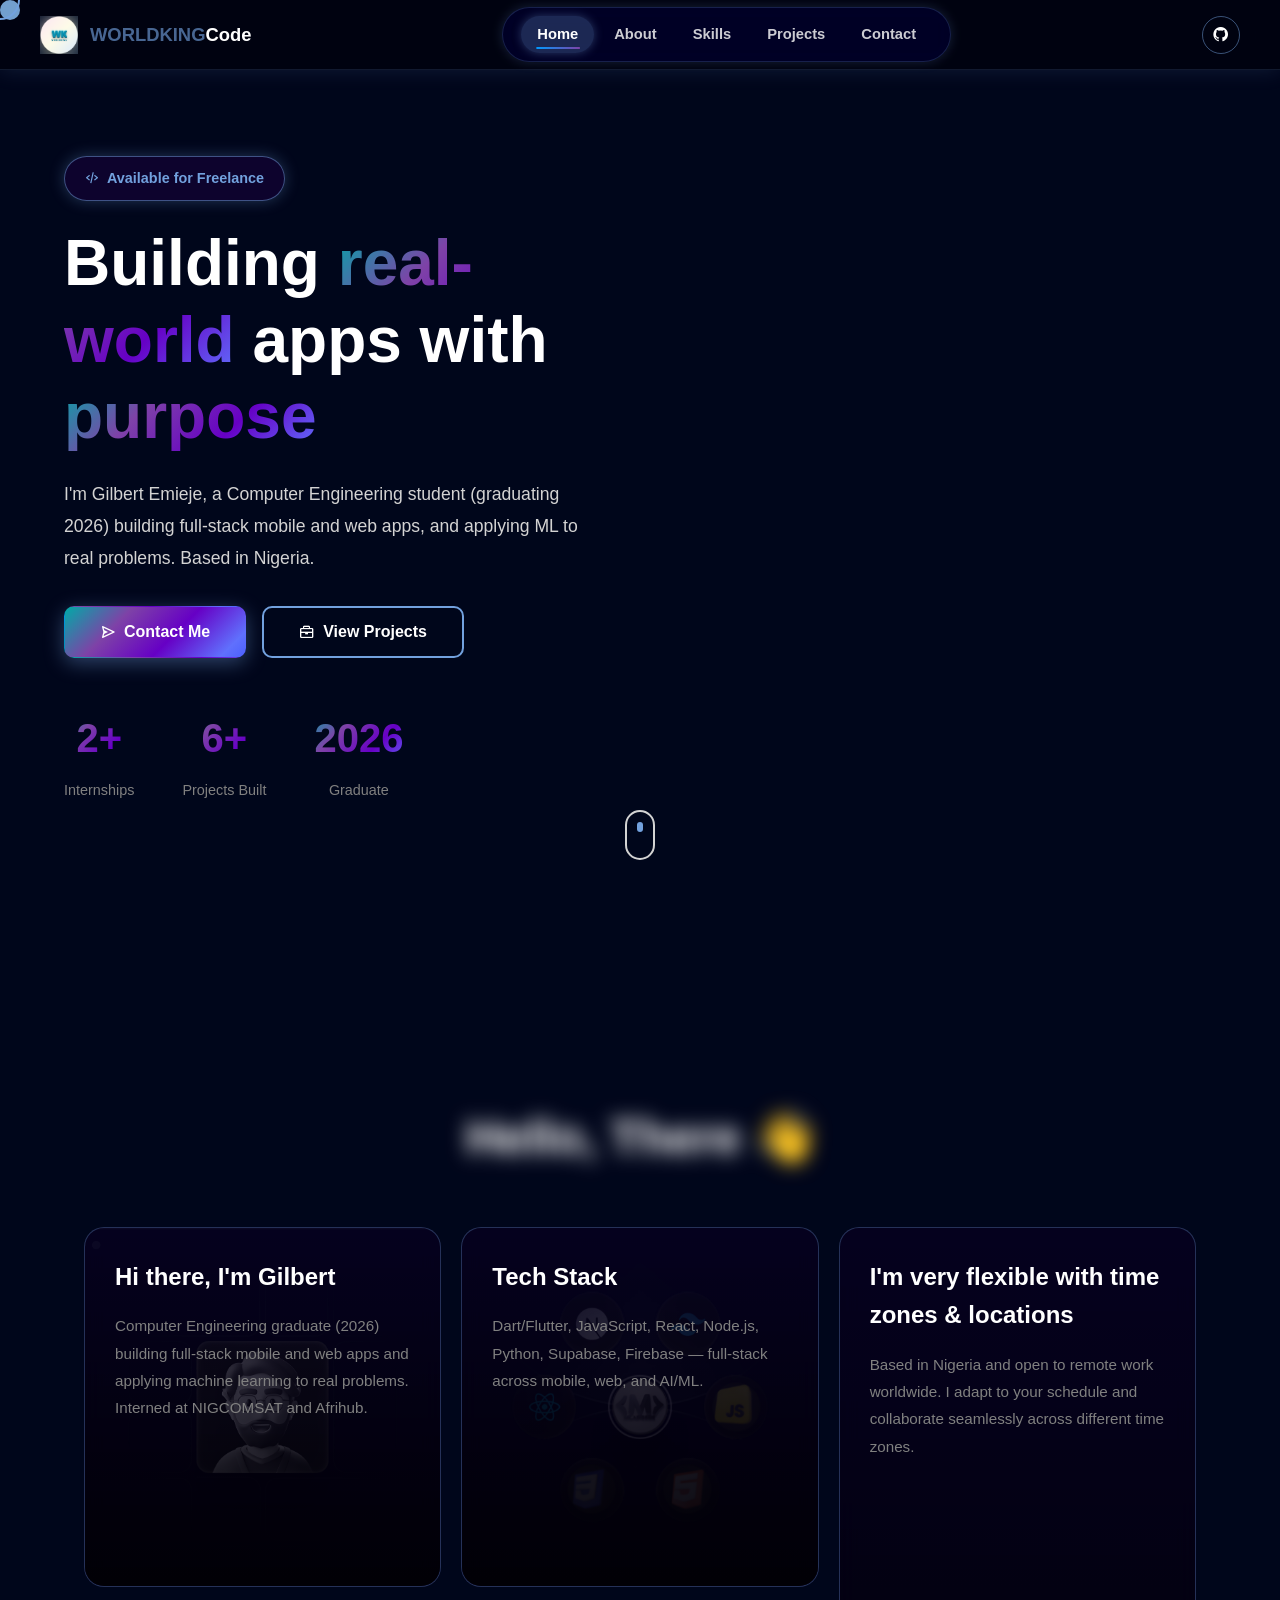
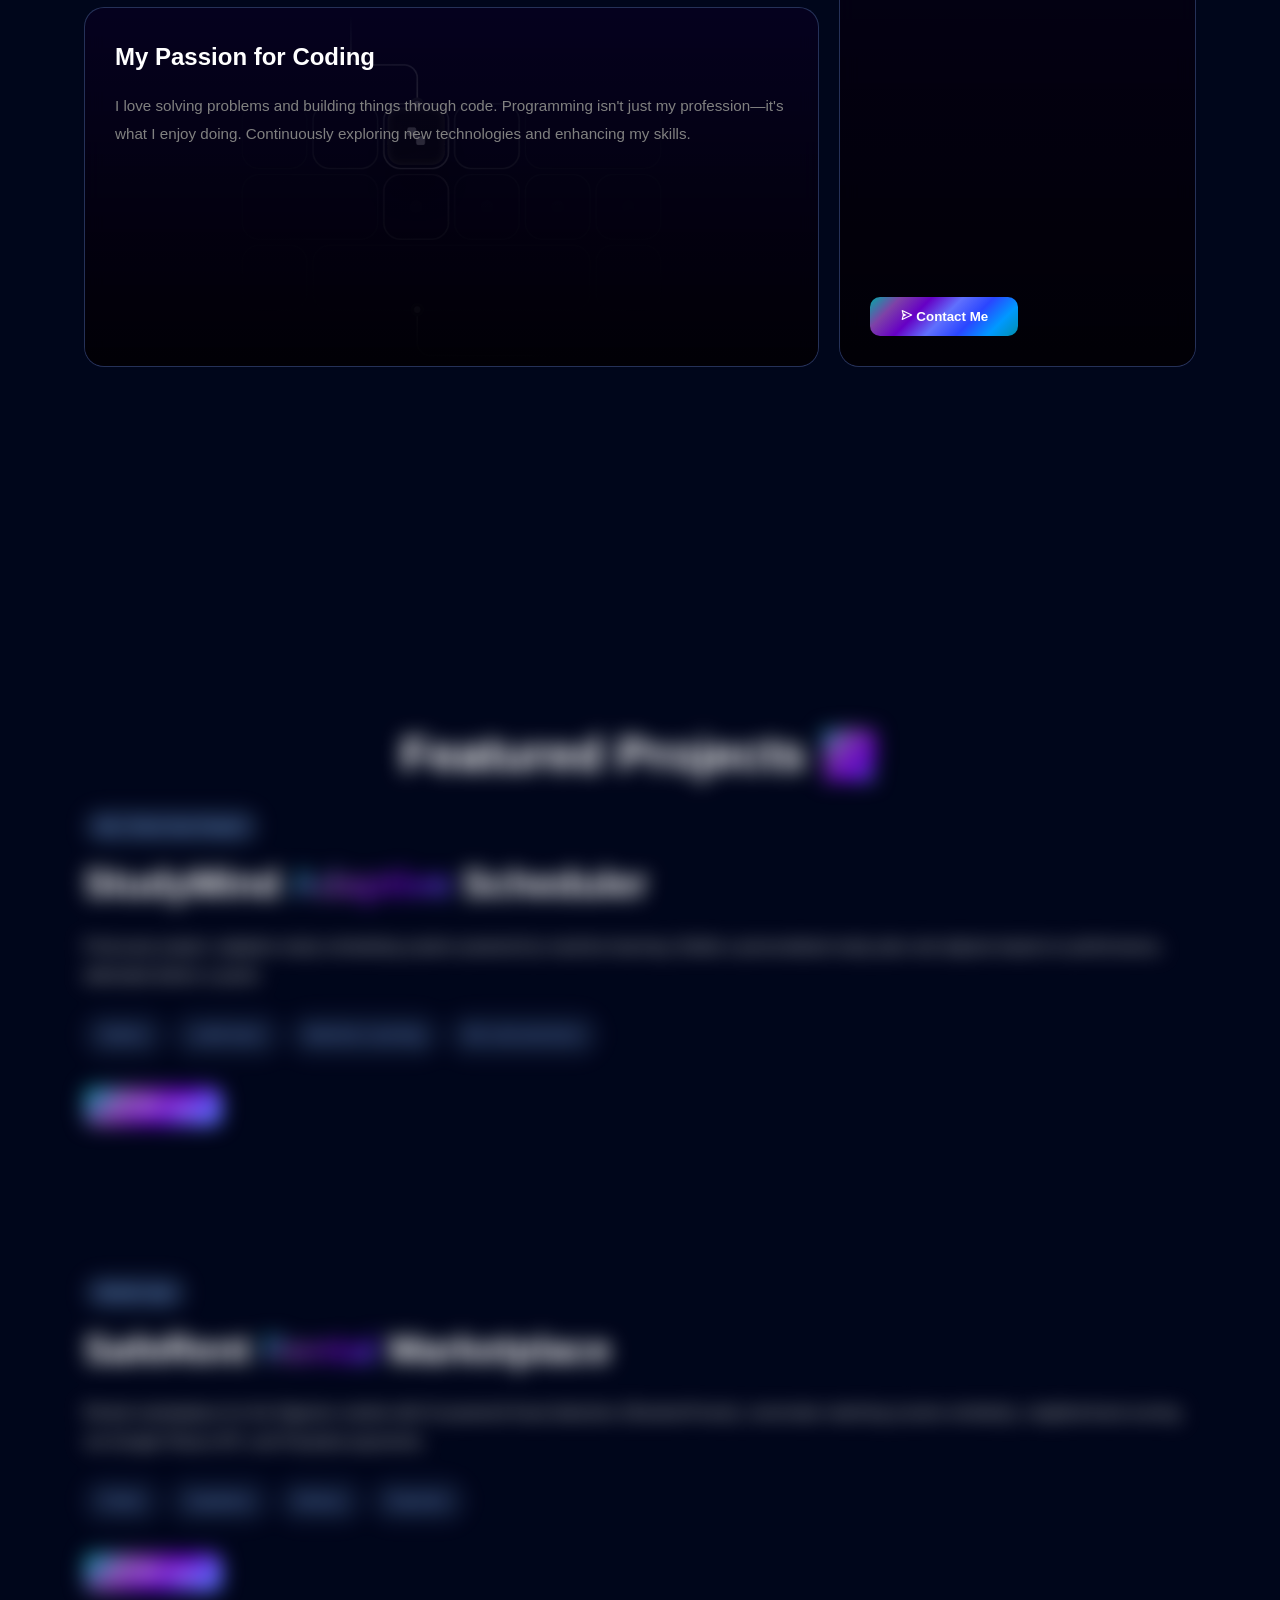
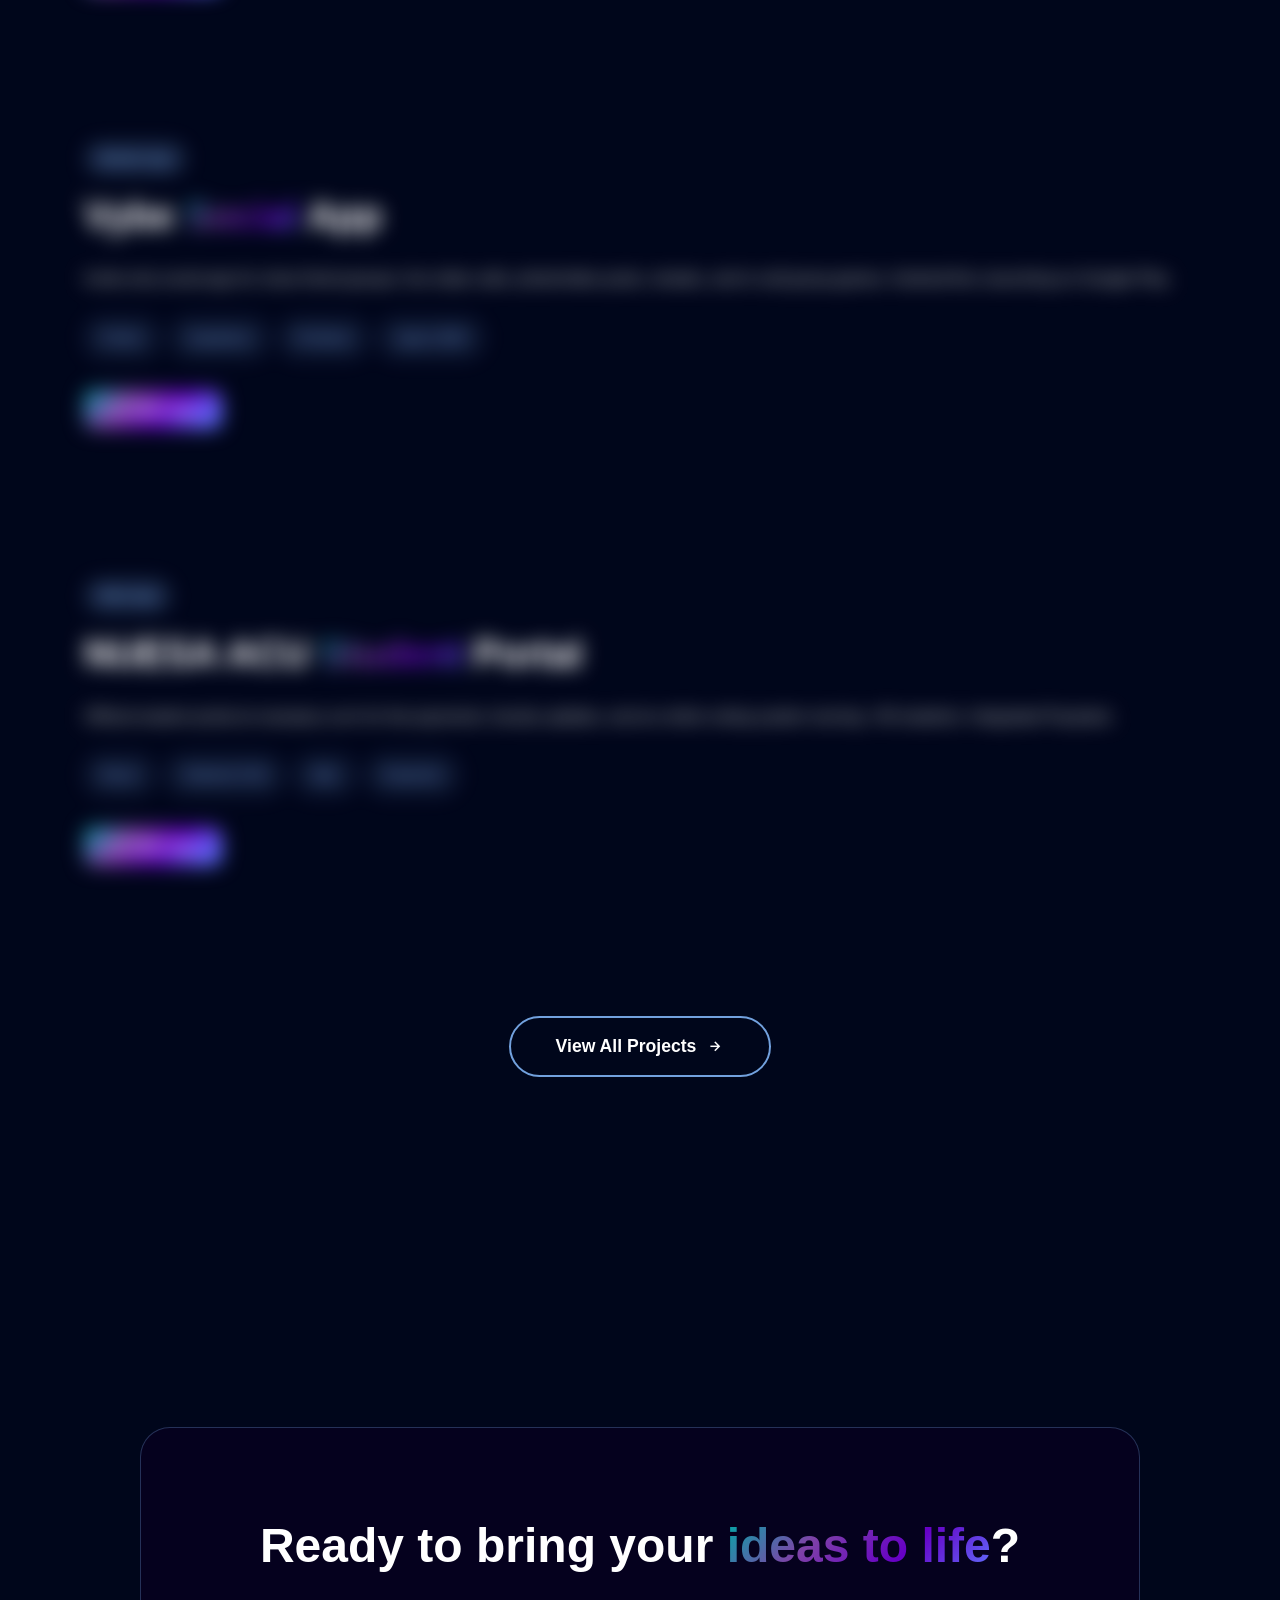
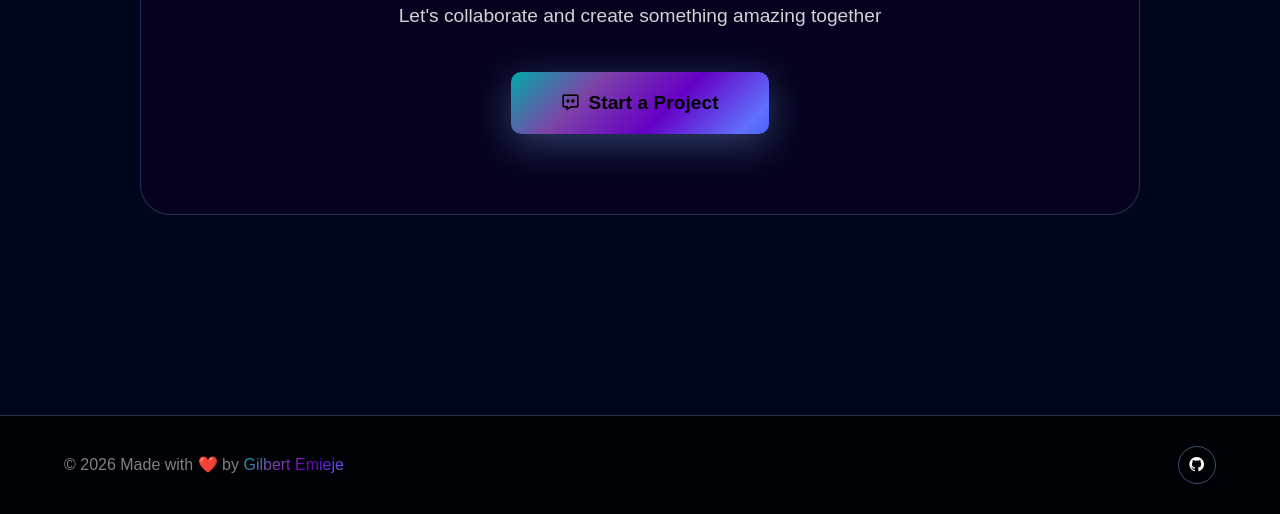
==== commit fab5422d: "fix: remove project videos and correct location to Abuja" ====
--- a/index.html
+++ b/index.html
@@ -214,13 +214,6 @@
             </h2>
             
             <div class="project-card" data-aos="fade-up" data-aos-duration="800">
-                <div class="project-vidbox autoBlur">
-                    <video loop class="project-video" data-video-id="1">
-                        <source src="videos/project1.mp4" type="video/mp4">
-                    </video>
-                    <div class="hover-sign"></div>
-                    <div class="video-overlay"></div>
-                </div>
                 <div class="project-info fadein-left">
                     <div class="project-tag">ML / Final Year Project</div>
                     <h3>StudyMind <span class="gradient">Adaptive</span> Scheduler</h3>
@@ -240,12 +233,6 @@
             </div>
 
             <div class="project-card project-reverse" data-aos="fade-up" data-aos-duration="900">
-                <div class="project-vidbox autoBlur">
-                    <video loop class="project-video" data-video-id="2">
-                        <source src="videos/project2.mp4" type="video/mp4">
-                    </video>
-                    <div class="video-overlay"></div>
-                </div>
                 <div class="project-info fadein-left">
                     <div class="project-tag">Mobile App</div>
                     <h3>SafeRent <span class="gradient">Rental</span> Marketplace</h3>
@@ -265,12 +252,6 @@
             </div>
 
             <div class="project-card" data-aos="fade-up" data-aos-duration="1000">
-                <div class="project-vidbox autoBlur">
-                    <video loop class="project-video" data-video-id="3">
-                        <source src="videos/project3.mp4" type="video/mp4">
-                    </video>
-                    <div class="video-overlay"></div>
-                </div>
                 <div class="project-info fadein-left">
                     <div class="project-tag">Mobile App</div>
                     <h3>Vybe <span class="gradient">Social</span> App</h3>
@@ -290,12 +271,6 @@
             </div>
 
             <div class="project-card project-reverse" data-aos="fade-up" data-aos-duration="1000">
-                <div class="project-vidbox autoBlur">
-                    <video loop class="project-video">
-                        <source src="videos/todo-app2.mp4" type="video/mp4">
-                    </video>
-                    <div class="video-overlay"></div>
-                </div>
                 <div class="project-info fadein-left">
                     <div class="project-tag">Web App</div>
                     <h3>NUESA ACU <span class="gradient">Student</span> Portal</h3>
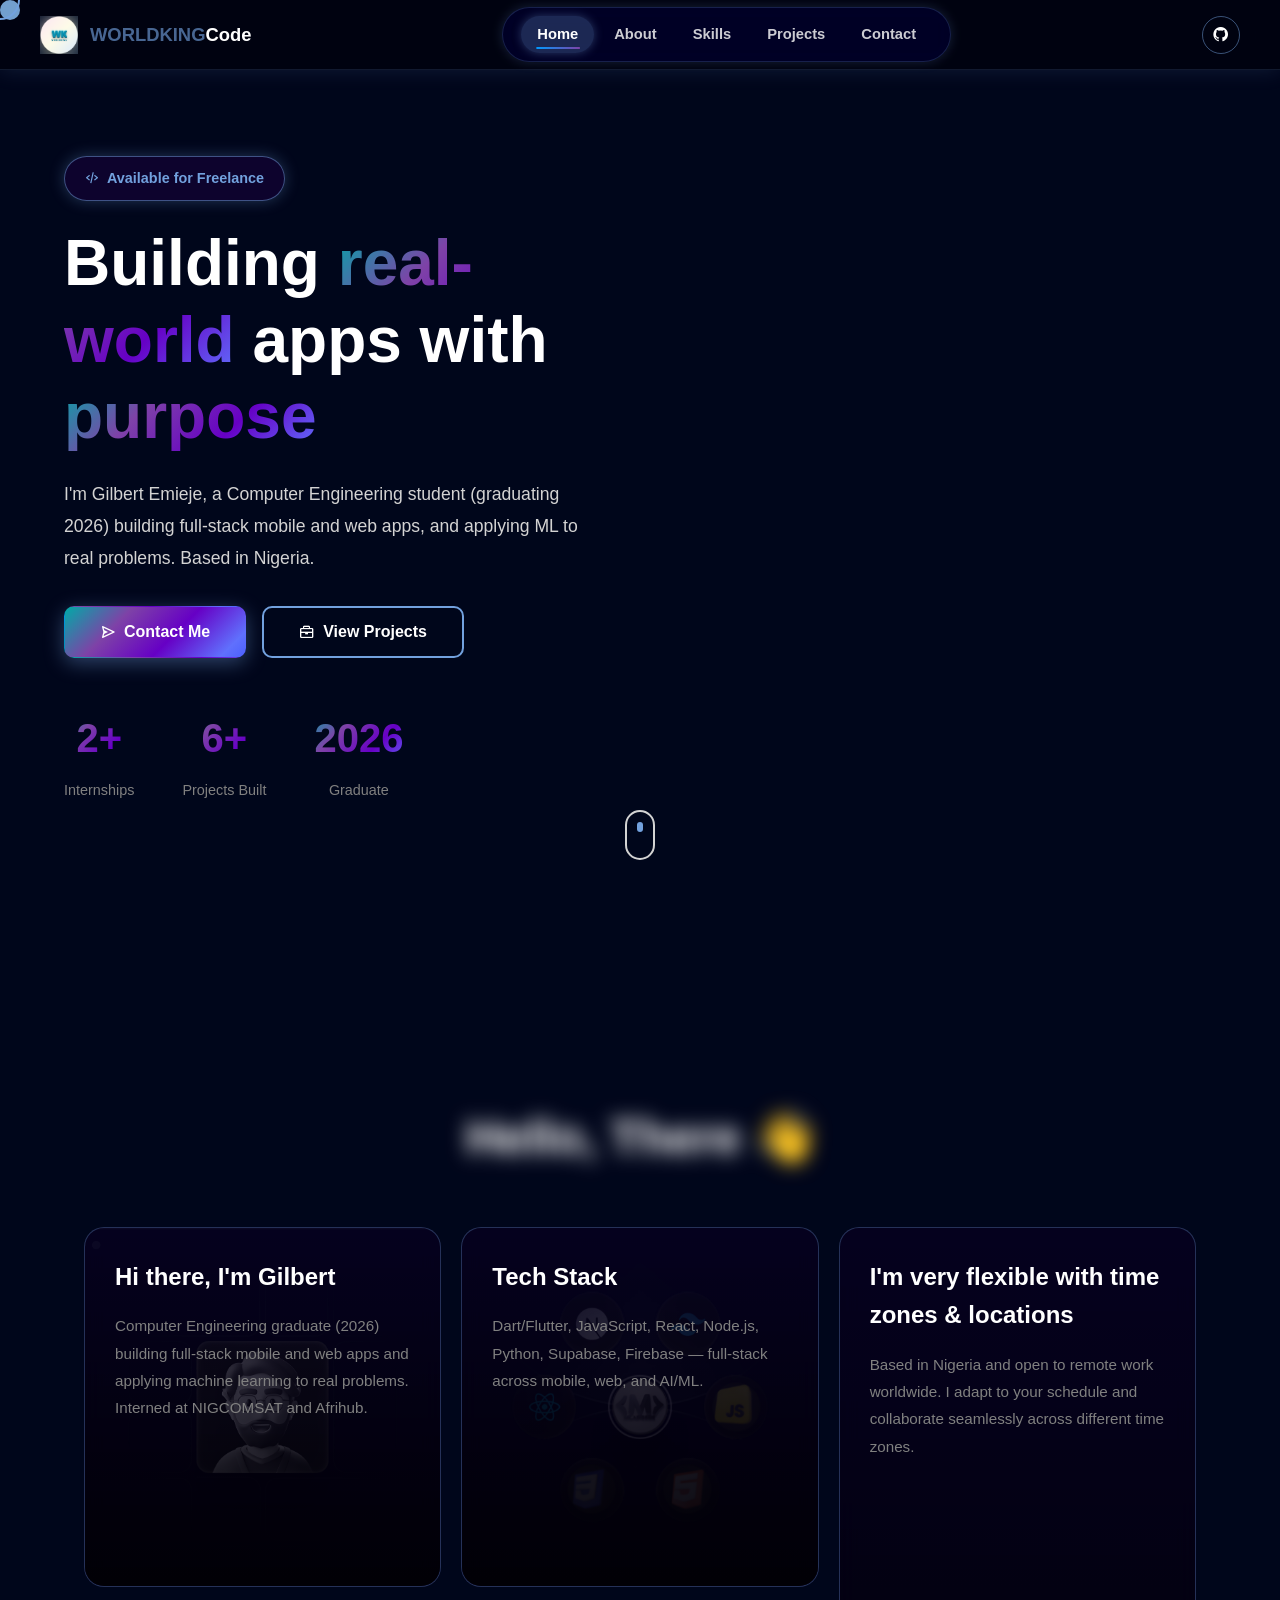
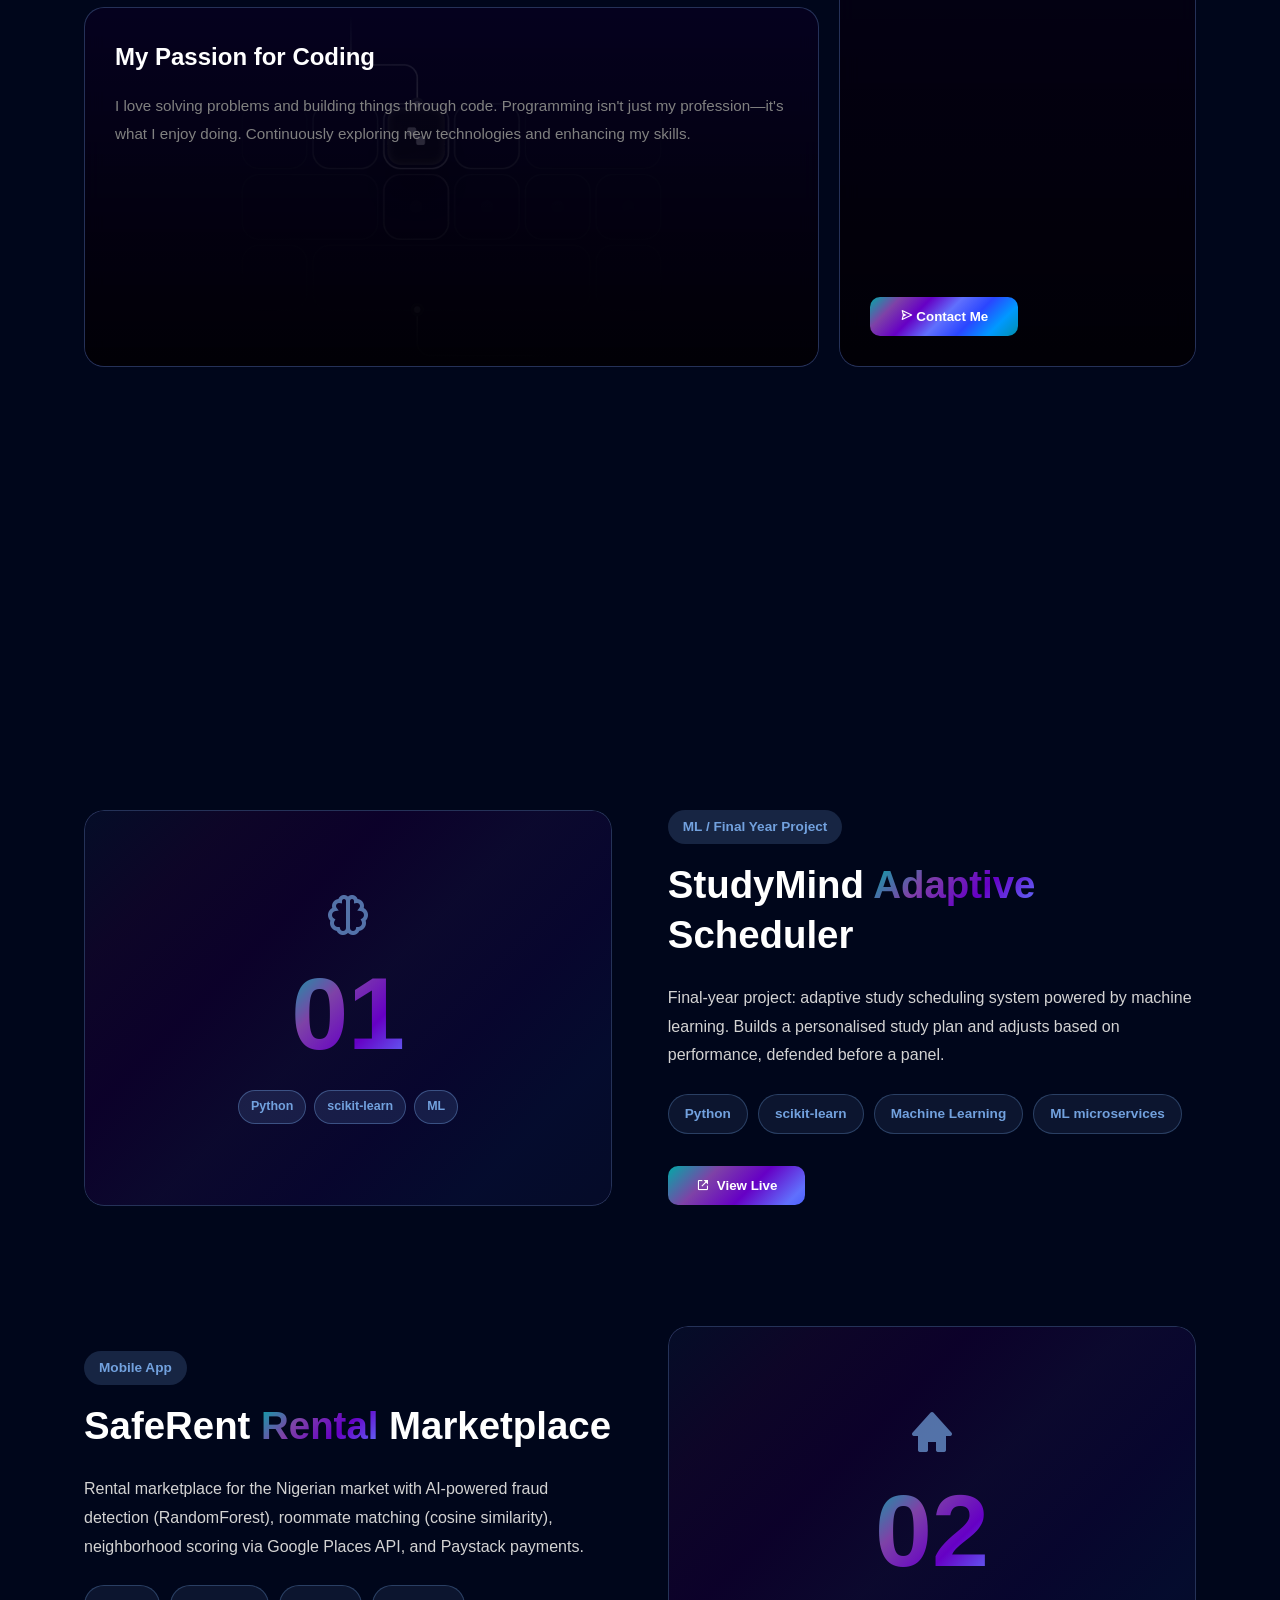
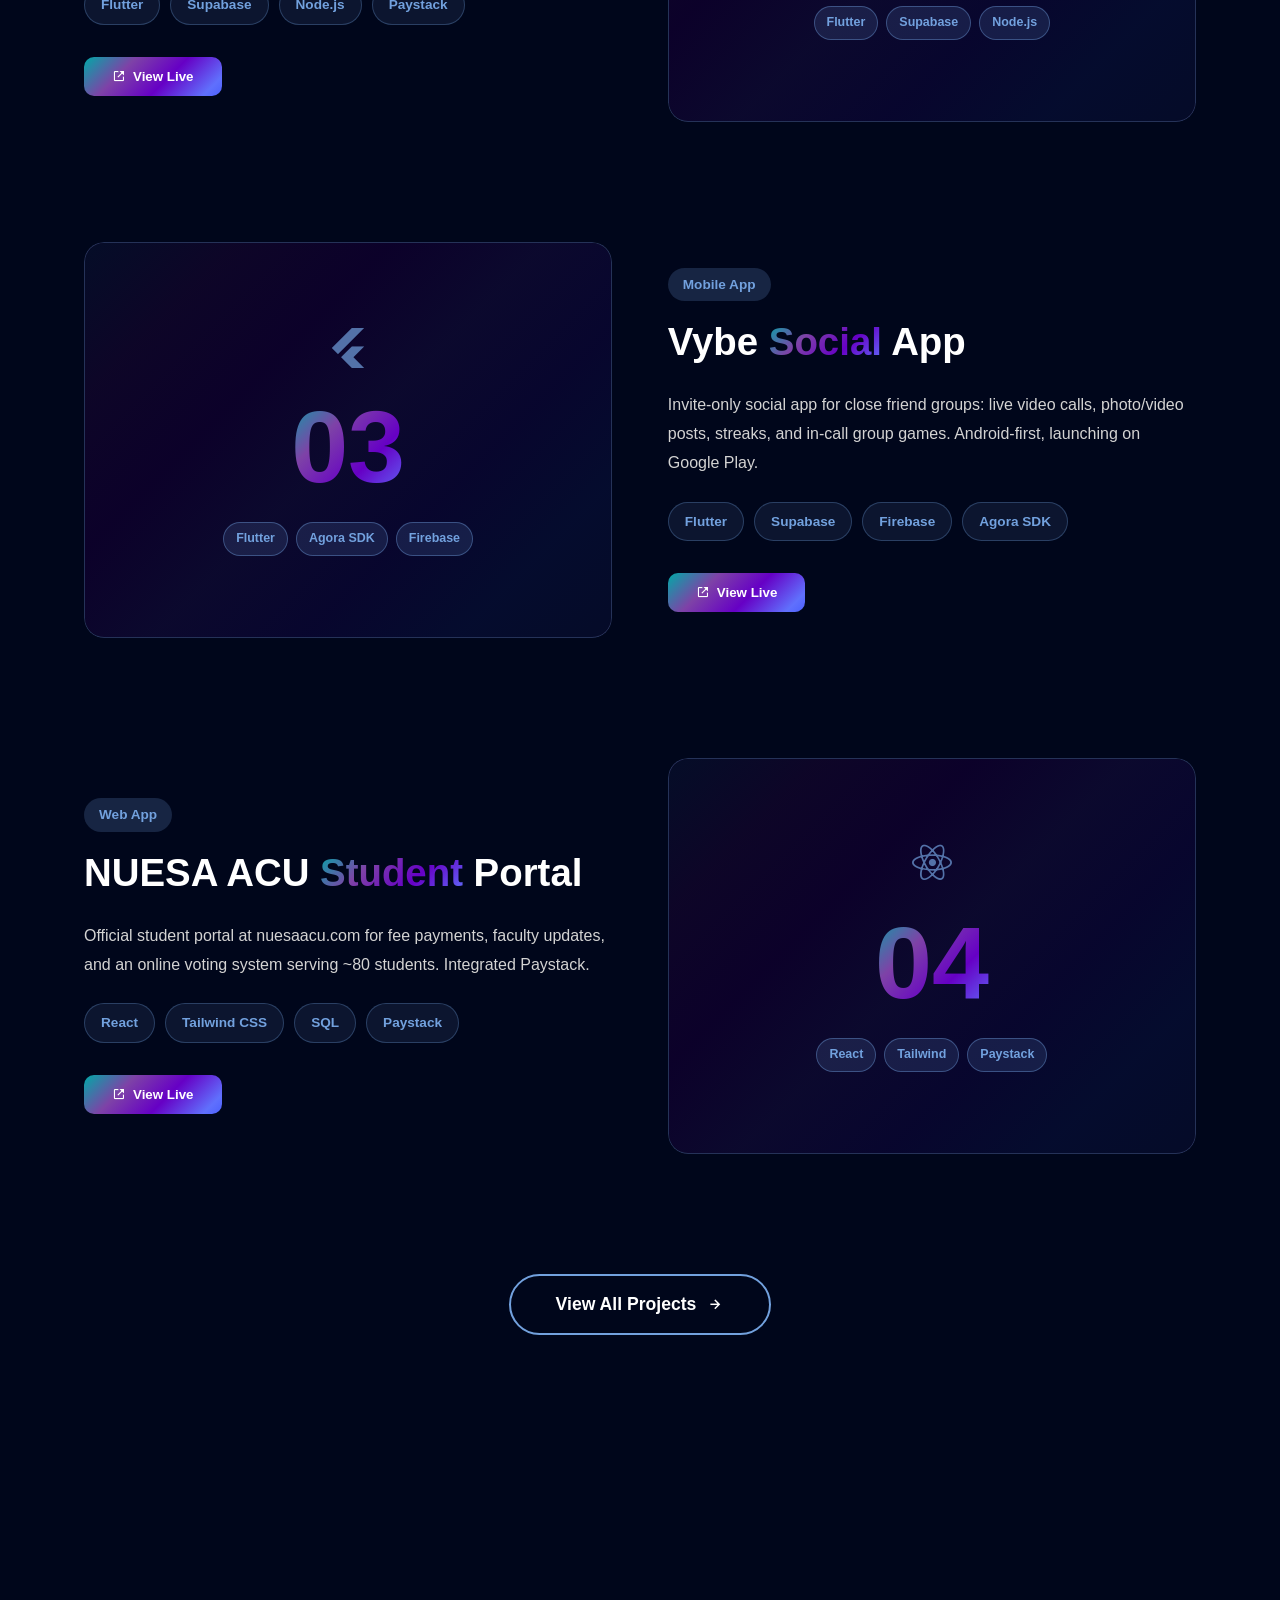
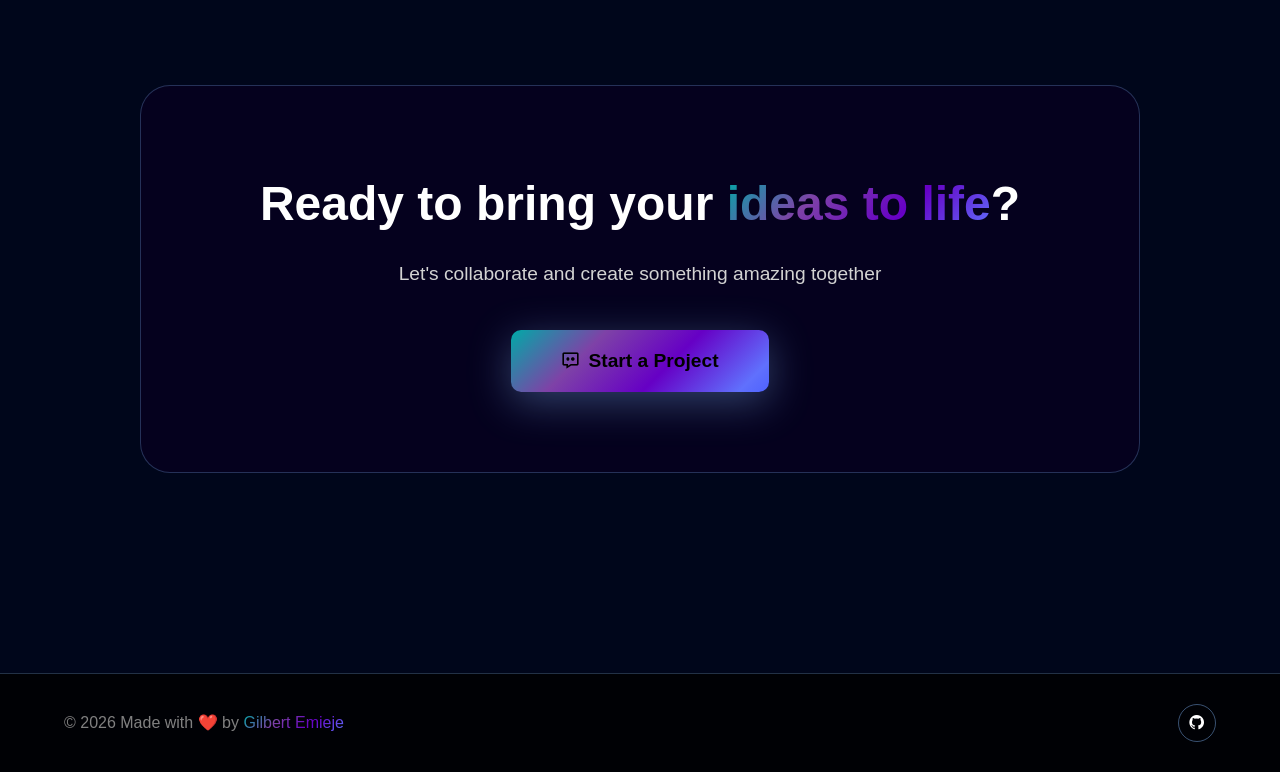
==== commit 0bdd52fa: "feat: alternating left-right project layout with scroll-triggered slide-in animation" ====
--- a/index.html
+++ b/index.html
@@ -212,9 +212,23 @@
             <h2 class="section-title autoDisplay">
                 Featured Projects <span class="gradient">👨‍💻</span>
             </h2>
-            
-            <div class="project-card" data-aos="fade-up" data-aos-duration="800">
-                <div class="project-info fadein-left">
+
+            <!-- Project 1 (odd → visual LEFT, text RIGHT) -->
+            <div class="project-card proj-odd proj-slide-left proj-hidden">
+                <!-- Visual side -->
+                <div class="project-visual">
+                    <div class="project-visual-placeholder">
+                        <i class="bx bx-brain proj-category-icon"></i>
+                        <span class="proj-number">01</span>
+                        <div class="proj-visual-tags">
+                            <span class="tech-badge">Python</span>
+                            <span class="tech-badge">scikit-learn</span>
+                            <span class="tech-badge">ML</span>
+                        </div>
+                    </div>
+                </div>
+                <!-- Text side -->
+                <div class="project-info proj-slide-right proj-hidden">
                     <div class="project-tag">ML / Final Year Project</div>
                     <h3>StudyMind <span class="gradient">Adaptive</span> Scheduler</h3>
                     <p>Final-year project: adaptive study scheduling system powered by machine learning. Builds a personalised study plan and adjusts based on performance, defended before a panel.</p>
@@ -232,8 +246,22 @@
                 </div>
             </div>
 
-            <div class="project-card project-reverse" data-aos="fade-up" data-aos-duration="900">
-                <div class="project-info fadein-left">
+            <!-- Project 2 (even → text LEFT, visual RIGHT) -->
+            <div class="project-card proj-even proj-slide-right proj-hidden">
+                <!-- Visual side -->
+                <div class="project-visual">
+                    <div class="project-visual-placeholder">
+                        <i class="bx bxs-home proj-category-icon"></i>
+                        <span class="proj-number">02</span>
+                        <div class="proj-visual-tags">
+                            <span class="tech-badge">Flutter</span>
+                            <span class="tech-badge">Supabase</span>
+                            <span class="tech-badge">Node.js</span>
+                        </div>
+                    </div>
+                </div>
+                <!-- Text side -->
+                <div class="project-info proj-slide-left proj-hidden">
                     <div class="project-tag">Mobile App</div>
                     <h3>SafeRent <span class="gradient">Rental</span> Marketplace</h3>
                     <p>Rental marketplace for the Nigerian market with AI-powered fraud detection (RandomForest), roommate matching (cosine similarity), neighborhood scoring via Google Places API, and Paystack payments.</p>
@@ -251,8 +279,22 @@
                 </div>
             </div>
 
-            <div class="project-card" data-aos="fade-up" data-aos-duration="1000">
-                <div class="project-info fadein-left">
+            <!-- Project 3 (odd → visual LEFT, text RIGHT) -->
+            <div class="project-card proj-odd proj-slide-left proj-hidden">
+                <!-- Visual side -->
+                <div class="project-visual">
+                    <div class="project-visual-placeholder">
+                        <i class="bx bxl-flutter proj-category-icon"></i>
+                        <span class="proj-number">03</span>
+                        <div class="proj-visual-tags">
+                            <span class="tech-badge">Flutter</span>
+                            <span class="tech-badge">Agora SDK</span>
+                            <span class="tech-badge">Firebase</span>
+                        </div>
+                    </div>
+                </div>
+                <!-- Text side -->
+                <div class="project-info proj-slide-right proj-hidden">
                     <div class="project-tag">Mobile App</div>
                     <h3>Vybe <span class="gradient">Social</span> App</h3>
                     <p>Invite-only social app for close friend groups: live video calls, photo/video posts, streaks, and in-call group games. Android-first, launching on Google Play.</p>
@@ -270,8 +312,22 @@
                 </div>
             </div>
 
-            <div class="project-card project-reverse" data-aos="fade-up" data-aos-duration="1000">
-                <div class="project-info fadein-left">
+            <!-- Project 4 (even → text LEFT, visual RIGHT) -->
+            <div class="project-card proj-even proj-slide-right proj-hidden">
+                <!-- Visual side -->
+                <div class="project-visual">
+                    <div class="project-visual-placeholder">
+                        <i class="bx bxl-react proj-category-icon"></i>
+                        <span class="proj-number">04</span>
+                        <div class="proj-visual-tags">
+                            <span class="tech-badge">React</span>
+                            <span class="tech-badge">Tailwind</span>
+                            <span class="tech-badge">Paystack</span>
+                        </div>
+                    </div>
+                </div>
+                <!-- Text side -->
+                <div class="project-info proj-slide-left proj-hidden">
                     <div class="project-tag">Web App</div>
                     <h3>NUESA ACU <span class="gradient">Student</span> Portal</h3>
                     <p>Official student portal at nuesaacu.com for fee payments, faculty updates, and an online voting system serving ~80 students. Integrated Paystack.</p>
@@ -289,7 +345,7 @@
                 </div>
             </div>
 
-            <div class="view-all-projects" data-aos="fade-up">
+            <div class="view-all-projects">
                 <a href="projects.html">
                     <button class="btn-view-all">
                         View All Projects <i class='bx bx-right-arrow-alt'></i>
--- a/style.css
+++ b/style.css
@@ -2277,3 +2277,187 @@
     background: linear-gradient(135deg, #4f46e5, #7c3aed, #a78bfa) !important;
     font-size: 6rem !important;
 }
+
+/* ===============================================
+   ALTERNATING PROJECT LAYOUT
+   Odd  (default)   : visual LEFT,  text RIGHT
+   Even (.proj-even): text  LEFT,  visual RIGHT
+   =============================================== */
+
+/* Wipe out the old bare .project-card flex so the new layout drives */
+.my-project .project-card {
+    display: grid;
+    grid-template-columns: 1fr 1fr;
+    align-items: center;
+    gap: 5%;
+    margin-bottom: 120px;
+    /* reset old flex properties */
+    flex-direction: unset;
+}
+
+/* Even projects: swap column order */
+.my-project .project-card.proj-even {
+    direction: rtl; /* flip the two columns */
+}
+.my-project .project-card.proj-even > * {
+    direction: ltr; /* restore text direction inside cells */
+}
+
+/* ── Visual Side ── */
+.project-visual {
+    width: 100%;
+    aspect-ratio: 4 / 3;
+    border-radius: 20px;
+    overflow: hidden;
+    position: relative;
+    display: flex;
+    align-items: center;
+    justify-content: center;
+}
+
+.project-visual-placeholder {
+    width: 100%;
+    height: 100%;
+    background: var(--bg-card);
+    border: 1px solid var(--border-color);
+    border-radius: 20px;
+    display: flex;
+    flex-direction: column;
+    align-items: center;
+    justify-content: center;
+    gap: 1.5rem;
+    padding: 2rem;
+    position: relative;
+    overflow: hidden;
+    transition: all var(--transition-slow);
+}
+
+.project-visual-placeholder::before {
+    content: '';
+    position: absolute;
+    inset: 0;
+    background: var(--gradient-1);
+    opacity: 0.07;
+    border-radius: 20px;
+    transition: opacity var(--transition-slow);
+}
+
+.project-visual-placeholder:hover::before {
+    opacity: 0.14;
+}
+
+.project-visual-placeholder:hover {
+    border-color: var(--primary-color);
+    box-shadow: var(--shadow-lg);
+    transform: scale(1.02);
+}
+
+/* Big project number */
+.proj-number {
+    font-size: clamp(4rem, 8vw, 7rem);
+    font-weight: 900;
+    line-height: 1;
+    background: var(--gradient-1);
+    background-size: 200% 200%;
+    background-clip: text;
+    -webkit-background-clip: text;
+    -webkit-text-fill-color: transparent;
+    animation: gradient-flow 3s ease infinite;
+    z-index: 1;
+}
+
+/* Tech stack badges inside visual */
+.proj-visual-tags {
+    display: flex;
+    flex-wrap: wrap;
+    gap: 8px;
+    justify-content: center;
+    z-index: 1;
+}
+
+.proj-visual-tags .tech-badge {
+    font-size: 0.78rem;
+    padding: 6px 12px;
+    background: rgba(114, 161, 222, 0.15);
+    border: 1px solid rgba(114, 161, 222, 0.4);
+}
+
+/* Category icon inside visual */
+.proj-category-icon {
+    font-size: 3rem;
+    color: var(--primary-color);
+    opacity: 0.7;
+    z-index: 1;
+}
+
+/* ── Scroll-triggered slide animations ── */
+
+/* Starting (hidden) states — added by JS before observing */
+.proj-slide-left.proj-hidden {
+    opacity: 0;
+    transform: translateX(-80px);
+}
+
+.proj-slide-right.proj-hidden {
+    opacity: 0;
+    transform: translateX(80px);
+}
+
+/* Animated-in state */
+.proj-slide-left,
+.proj-slide-right {
+    transition: opacity 0.7s ease, transform 0.7s ease;
+}
+
+.proj-slide-left.proj-visible,
+.proj-slide-right.proj-visible {
+    opacity: 1;
+    transform: translateX(0);
+}
+
+/* Stagger: text arrives slightly after the visual */
+.project-card .project-info {
+    transition-delay: 0.15s;
+}
+
+/* ── Responsive ── */
+
+/* On tablet and below, stack vertically (image on top, text below) */
+@media (max-width: 768px) {
+    .my-project .project-card,
+    .my-project .project-card.proj-even {
+        grid-template-columns: 1fr;
+        direction: ltr;
+    }
+
+    .my-project .project-card.proj-even > * {
+        direction: ltr;
+    }
+
+    /* Visual always on top */
+    .project-visual {
+        order: -1;
+        aspect-ratio: 16 / 9;
+    }
+
+    .project-info {
+        order: 1;
+    }
+
+    .my-project .project-card {
+        margin-bottom: 70px;
+    }
+
+    /* On mobile, slide in from bottom instead of sides */
+    .proj-slide-left.proj-hidden,
+    .proj-slide-right.proj-hidden {
+        opacity: 0;
+        transform: translateY(50px);
+    }
+
+    .proj-slide-left.proj-visible,
+    .proj-slide-right.proj-visible {
+        opacity: 1;
+        transform: translateY(0);
+    }
+}
